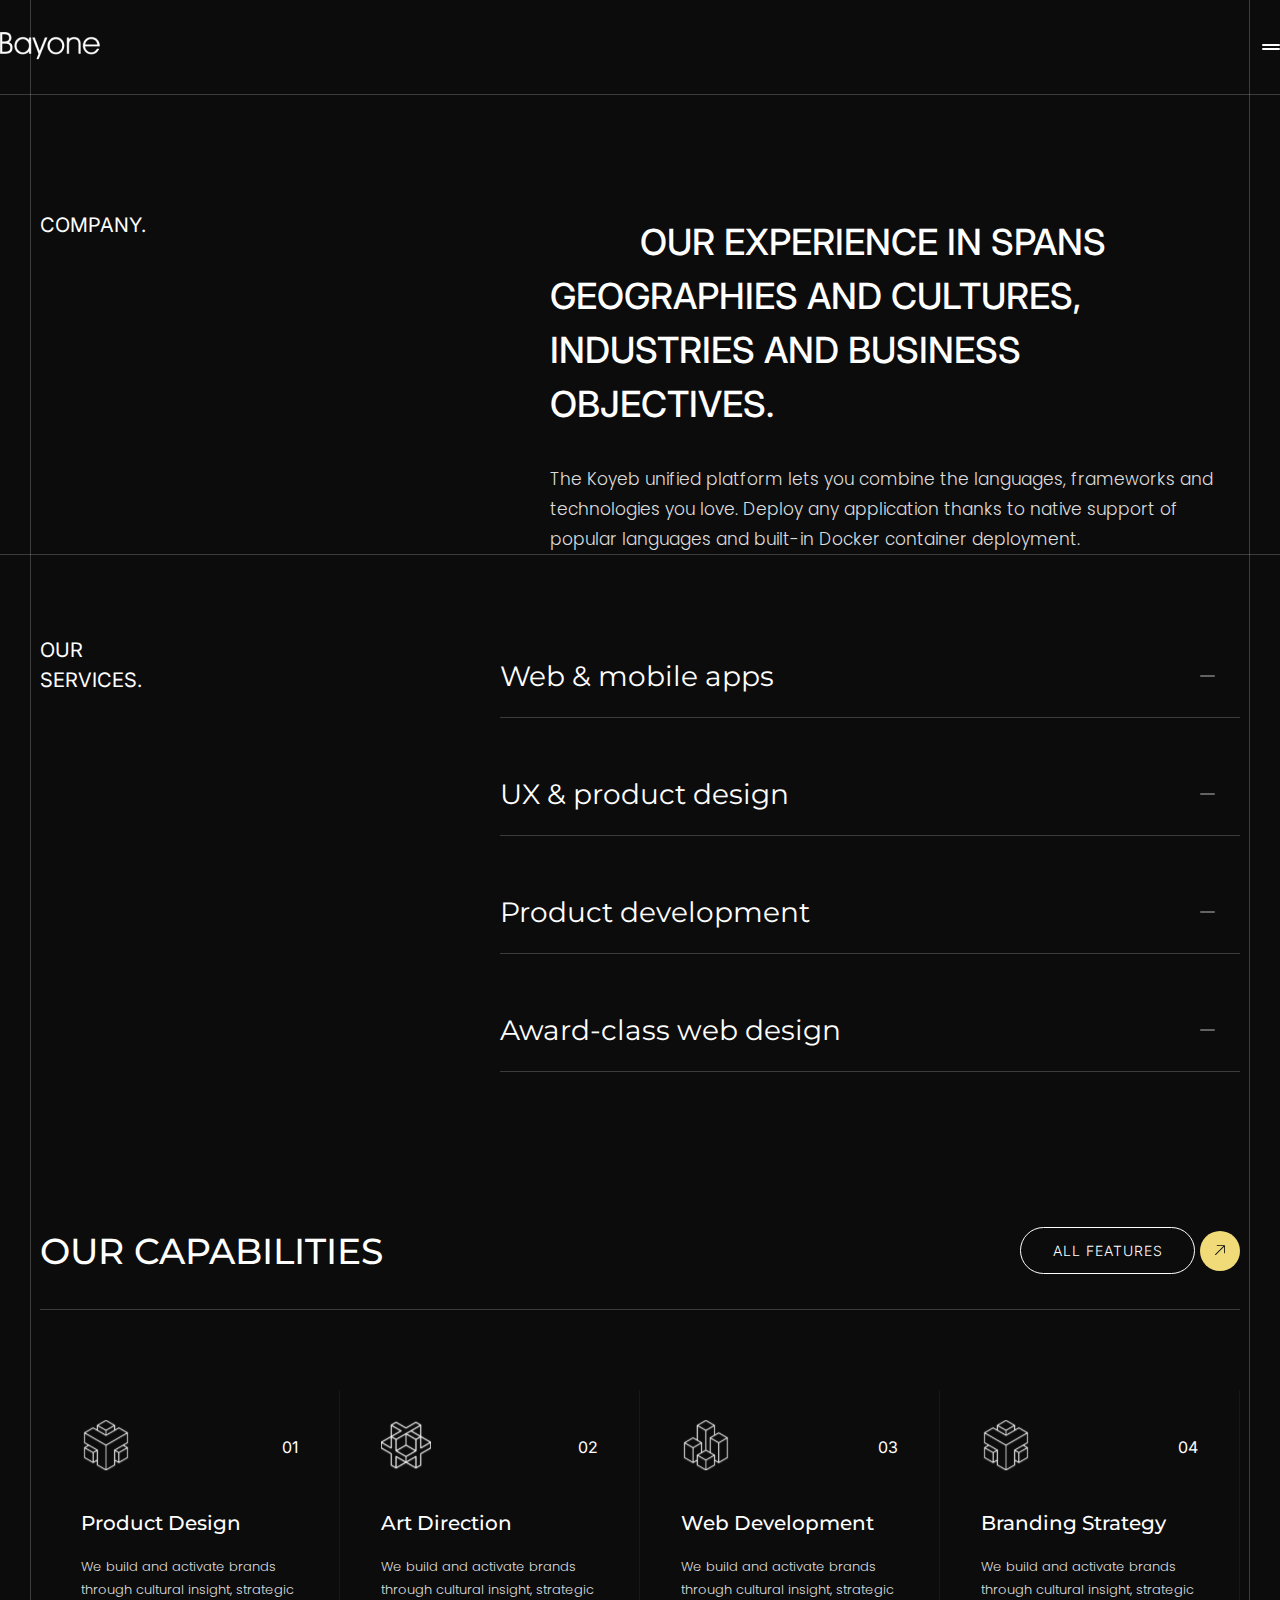
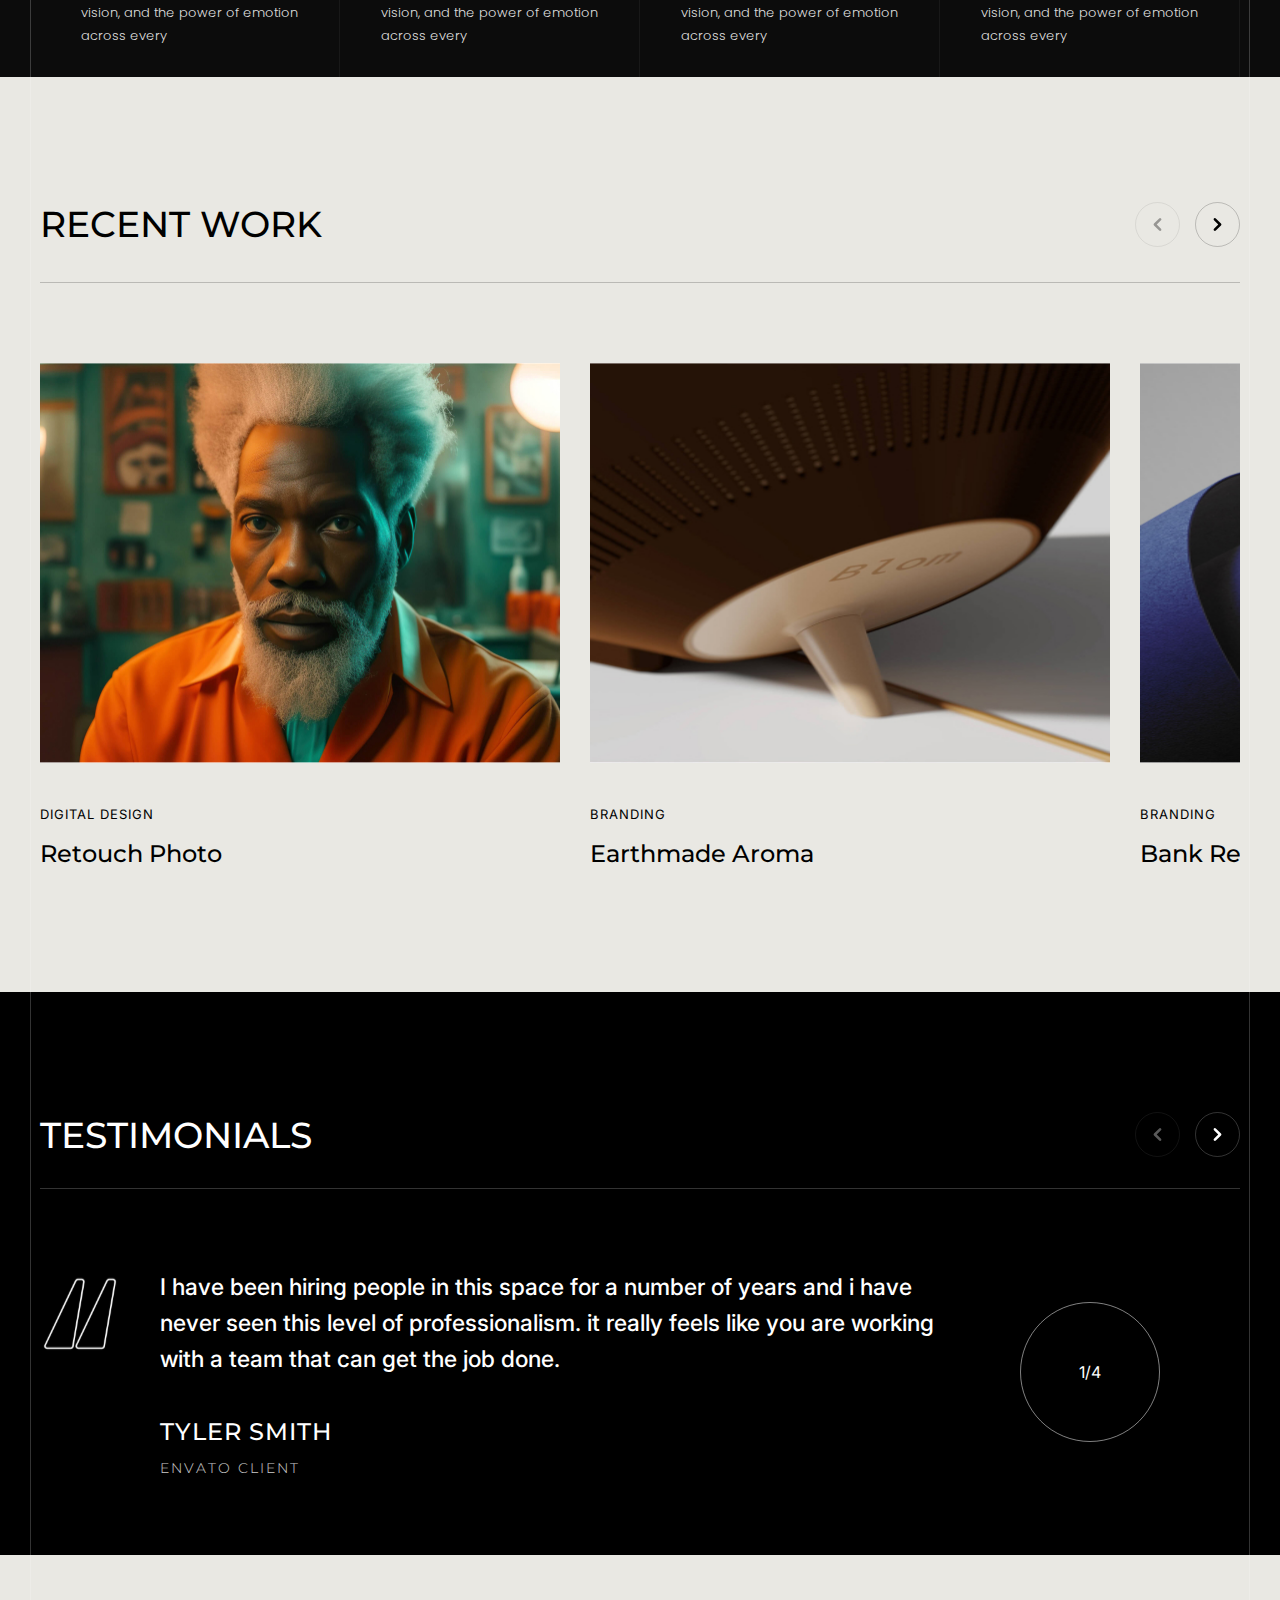
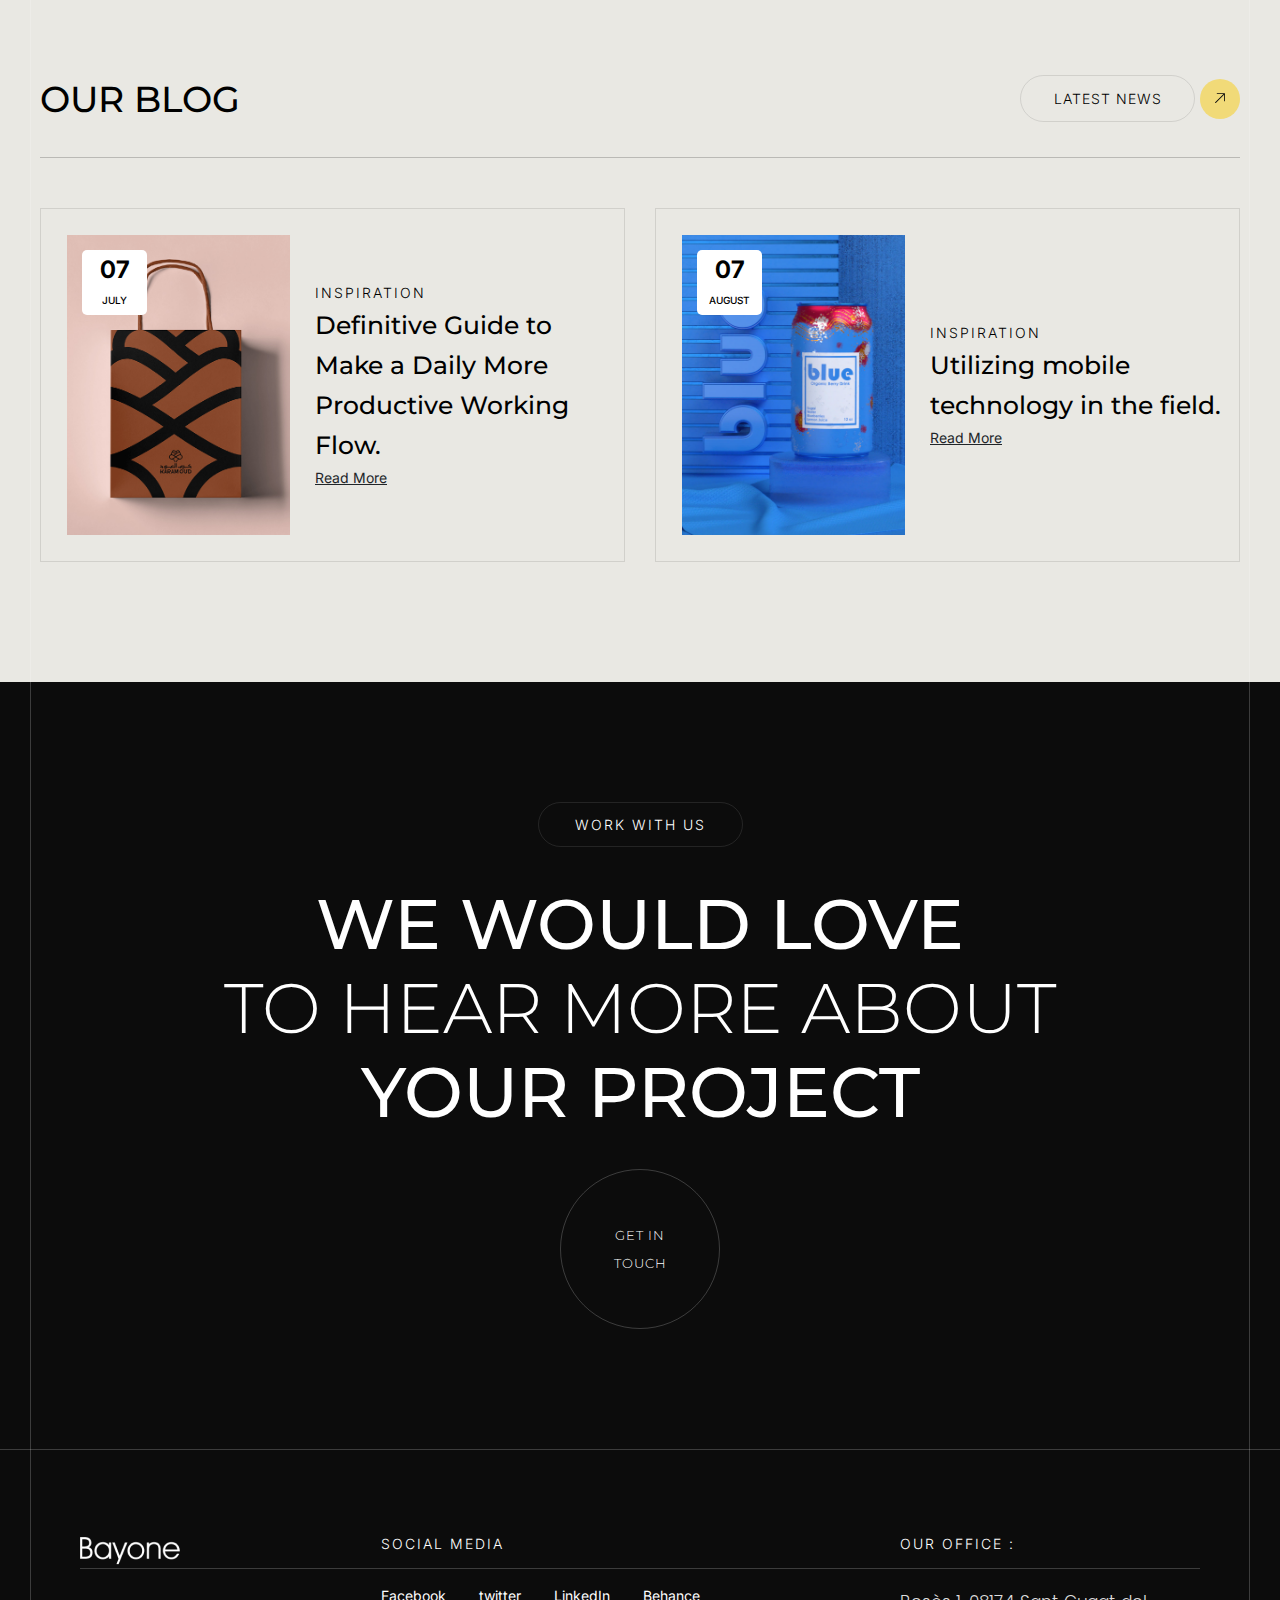
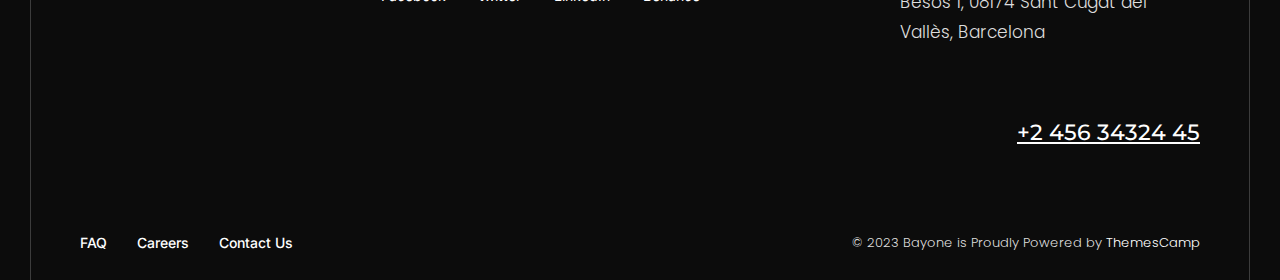
==== index.html @ 55c91755 "first commit" ====
<!DOCTYPE html>
<html lang="en">
  <head>
    <meta charset="UTF-8" />
    <meta name="viewport" content="width=device-width, initial-scale=1.0" />
    <title>Bayone</title>
    <link rel="stylesheet" href="./index.css" />
  </head>
  <body>
    <div class="border"></div>
    <header class="header">
      <div class="container">
        <div class="logo">
          <img src="./assets/icons/logo.png" alt="logo" class="logo-img" />
        </div>
        <div class="header-hamburger">
          <span></span>
          <span></span>
        </div>
        <div class="header-menu">
          <div class="menu-container">
            <div class="close"></div>
            <ul class="list header-nav">
              <li class="item"><a href="/" class="link">Home</a></li>
              <li class="item"><a href="./pages/cases.html" class="link">Cases</a></li>
              <li class="item"><a href="#" class="link">Contacts</a></li>
              <li class="item"><a href="#" class="link">About us</a></li>
            </ul>
            <div class="menu-contacts">
              <div class="contact-address">
                <div class="header-title addres-title">base</div>
                <div class="address">Besòs 1, 08174 Sant Cugat del Vallès, Barcelona</div>
              </div>
              <div class="contact-info">
                <div class="header-title info-title">HOW TO CONNECT</div>
                <div class="phone">+2 456 34324 45</div>
                <div class="email">hello@Bayone.com</div>
              </div>
              <div class="contact-social">
                <div class="header-title social-title">FOLLOW US</div>
                <ul class="social-list">
                  <li class="social-item">
                    <a href="#" class="social-link">Facebook</a>
                  </li>
                  <li class="social-item">
                    <a href="#" class="social-link">twitter</a>
                  </li>
                  <li class="social-item">
                    <a href="#" class="social-link">LinkedIn</a>
                  </li>
                  <li class="social-item">
                    <a href="#" class="social-link">Behance</a>
                  </li>
                </ul>
              </div>
            </div>
          </div>
        </div>
      </div>
    </header>
    <main class="main">
      <div class="container">
        <!-- <div class="intro">
          <span class="intro-title intro-text-1">We</span>
          <span class="intro-img"><img src="./assets/images/intro-img1.jpg" alt="intro img"></span>
          <span class="intro-title intro-text-2">Are</span>
          <span class="intro-title intro-text-3">Studio</span>
          <span class="intro-img"><img src="./assets/images/intro-img2.jpg" alt="intro img"></span>
          <span class="intro-descr intro-text-4">
            We are a strategic partner to our clients. We will help
            you to ideate, design and implement your product from
            conception to iterative development support, always
            taking the initiative and working proactively.
          </span>
          <span class="intro-title intro-text-5">Agency</span>
        </div> -->
      </div>
      <div class="infinity__slider">
        <div class="slider-shadows"></div>
        <div class="slider__content">
          <span>UI-UX Experience</span>
          <div class="text-stroke"></div>
          <span class="text-stroke">Web Development</span>
          <div class="text-stroke"></div>
          <span>Digital Marketing</span>
          <div class="text-stroke"></div>
          <span>UI-UX Experience</span>
          <div class="text-stroke"></div>
          <span class="text-stroke">Web Development</span>
          <div class="text-stroke"></div>
          <span>Digital Marketing</span>
          <span>UI-UX Experience</span>
          <div class="text-stroke"></div>
          <span class="text-stroke">Web Development</span>
          <div class="text-stroke"></div>
          <span>Digital Marketing</span>
          <div class="text-stroke"></div>
          <span>UI-UX Experience</span>
          <div class="text-stroke"></div>
          <span class="text-stroke">Web Development</span>
          <div class="text-stroke"></div>
          <span>Digital Marketing</span>
        </div>
      </div>
      <div class="company">
        <div class="container">
          <div class="left">COMPANY.</div>
          <div class="company-body">
            <div class="company-title">
              OUR EXPERIENCE IN SPANS GEOGRAPHIES AND CULTURES, INDUSTRIES AND BUSINESS OBJECTIVES.
            </div>
            <div class="company-descr">
              The Koyeb unified platform lets you combine the languages, frameworks and technologies
              you love. Deploy any application thanks to native support of popular languages and
              built-in Docker container deployment.
            </div>
          </div>
        </div>
      </div>
      <div class="servises">
        <div class="container">
          <div class="left">OUR SERVICES.</div>
          <div class="servises-tabs">
            <div class="servises-tab">
              <div class="tab-top">Web & mobile apps</div>
              <div class="tab-body">
                <div class="tab-content">
                  Taken possession of my entire soul, like these sweet mornings of spring which i
                  enjoy with my whole.
                </div>
              </div>
            </div>
            <div class="servises-tab">
              <div class="tab-top">UX & product design</div>
              <div class="tab-body">
                <div class="tab-content">
                  Taken possession of my entire soul, like these sweet mornings of spring which i
                  enjoy with my whole.
                </div>
              </div>
            </div>
            <div class="servises-tab">
              <div class="tab-top">Product development</div>
              <div class="tab-body">
                <div class="tab-content">
                  Taken possession of my entire soul, like these sweet mornings of spring which i
                  enjoy with my whole.
                </div>
              </div>
            </div>
            <div class="servises-tab">
              <div class="tab-top">Award-class web design</div>
              <div class="tab-body">
                <div class="tab-content">
                  Taken possession of my entire soul, like these sweet mornings of spring which i
                  enjoy with my whole.
                </div>
              </div>
            </div>
          </div>
        </div>
      </div>

      <div class="capabilities">
        <div class="container">
          <div class="capabilities-top">
            <div class="capabilities-title">OUR capabilities</div>
            <div class="capabilities-button">
              <div class="fake-button">All Features</div>
              <button><img src="./assets/icons/arrow-button.svg" alt="arrow" /></button>
            </div>
          </div>
          <ul class="capabilities-list">
            <li class="capabilities-item">
              <div class="capabilitie-top">
                <div class="capabilitie-img">
                  <img src="./assets/icons/capabilitie1.svg" alt="capabilitie" />
                </div>
                <div class="capabilitie-count">01</div>
              </div>
              <div class="capabilitie-body">
                <div class="capabilitie-title">Product Design</div>
                <div class="capabilitie-descr">
                  We build and activate brands through cultural insight, strategic vision, and the
                  power of emotion across every
                </div>
              </div>
            </li>
            <li class="capabilities-item">
              <div class="capabilitie-top">
                <div class="capabilitie-img">
                  <img src="./assets/icons/capabilitie2.svg" alt="capabilitie" />
                </div>
                <div class="capabilitie-count">02</div>
              </div>
              <div class="capabilitie-body">
                <div class="capabilitie-title">Art Direction</div>
                <div class="capabilitie-descr">
                  We build and activate brands through cultural insight, strategic vision, and the
                  power of emotion across every
                </div>
              </div>
            </li>
            <li class="capabilities-item">
              <div class="capabilitie-top">
                <div class="capabilitie-img">
                  <img src="./assets/icons/capabilitie3.svg" alt="capabilitie" />
                </div>
                <div class="capabilitie-count">03</div>
              </div>
              <div class="capabilitie-body">
                <div class="capabilitie-title">Web Development</div>
                <div class="capabilitie-descr">
                  We build and activate brands through cultural insight, strategic vision, and the
                  power of emotion across every
                </div>
              </div>
            </li>
            <li class="capabilities-item">
              <div class="capabilitie-top">
                <div class="capabilitie-img">
                  <img src="./assets/icons/capabilitie1.svg" alt="capabilitie" />
                </div>
                <div class="capabilitie-count">04</div>
              </div>
              <div class="capabilitie-body">
                <div class="capabilitie-title">Branding Strategy</div>
                <div class="capabilitie-descr">
                  We build and activate brands through cultural insight, strategic vision, and the
                  power of emotion across every
                </div>
              </div>
            </li>
          </ul>
        </div>
      </div>
      <div class="recent__work">
        <div class="container">
          <div class="recent__work-top">
            <div class="recent__work-title">Recent Work</div>
            <div class="slider-buttons">
              <button class="btn-prev slider-btn unactive">
                <img src="./assets/icons/arrow.svg" alt="arrow" />
              </button>
              <button class="btn-next slider-btn">
                <img src="./assets/icons/arrow.svg" alt="arrow" />
              </button>
            </div>
          </div>
          <div class="recent-slider">
            <ul class="recent__work-list">
              <li class="recent__work-item">
                <div class="item-image">
                  <img src="./assets/images/recent1.jpg" alt="recent work img" />
                </div>
                <div class="item-subtitle">Digital Design</div>
                <div class="item-title">Retouch Photo</div>
              </li>
              <li class="recent__work-item">
                <div class="item-image">
                  <img src="./assets/images/recent2.jpg" alt="recent work img" />
                </div>
                <div class="item-subtitle">Branding</div>
                <div class="item-title">Earthmade Aroma</div>
              </li>
              <li class="recent__work-item">
                <div class="item-image">
                  <img src="./assets/images/recent3.jpg" alt="recent work img" />
                </div>
                <div class="item-subtitle">Branding</div>
                <div class="item-title">Bank Rebranding</div>
              </li>
              <li class="recent__work-item">
                <div class="item-image">
                  <img src="./assets/images/recent4.jpg" alt="recent work img" />
                </div>
                <div class="item-subtitle">Product Design</div>
                <div class="item-title">The joy of music</div>
              </li>
              <li class="recent__work-item">
                <div class="item-image">
                  <img src="./assets/images/recent5.jpeg" alt="recent work img" />
                </div>
                <div class="item-subtitle">digital art</div>
                <div class="item-title">Blue Adobe MAX</div>
              </li>
              <li class="recent__work-item">
                <div class="item-image">
                  <img src="./assets/images/recent6.jpeg" alt="recent work img" />
                </div>
                <div class="item-subtitle">WEB design</div>
                <div class="item-title">Carved Wood</div>
              </li>
            </ul>
          </div>
        </div>
      </div>

      <div class="testimonials">
        <div class="container">
          <div class="testimonials-top">
            <div class="testimonials-title">Testimonials</div>
            <div class="slider-buttons">
              <button class="slider-btn btn-prev unactive">
                <svg xmlns="http://www.w3.org/2000/svg" viewBox="0 0 24 24">
                  <title>Artboard-66</title>
                  <g id="Left">
                    <path
                      d="M14,17a1,1,0,0,1-.707-.293l-4-4a1,1,0,0,1,0-1.414l4-4a1,1,0,1,1,1.414,1.414L11.414,12l3.293,3.293A1,1,0,0,1,14,17Z"
                      style="fill: #fff"
                    />
                  </g>
                </svg>
              </button>
              <button class="slider-btn btn-next">
                <svg xmlns="http://www.w3.org/2000/svg" viewBox="0 0 24 24">
                  <title>Artboard-66</title>
                  <g id="Left">
                    <path
                      d="M14,17a1,1,0,0,1-.707-.293l-4-4a1,1,0,0,1,0-1.414l4-4a1,1,0,1,1,1.414,1.414L11.414,12l3.293,3.293A1,1,0,0,1,14,17Z"
                      style="fill: #fff"
                    />
                  </g>
                </svg>
              </button>
            </div>
          </div>
          <div class="slider-wrapper">
            <div class="testimonials-slider">
              <ul class="testimonials-list">
                <li class="testimonials-item">
                  <div class="item-icon">
                    <img src="./assets/icons/testimonials-icon.svg" alt="testimonial icon" />
                  </div>
                  <div class="item-body">
                    <div class="item-title">
                      I have been hiring people in this space for a number of years and i have never
                      seen this level of professionalism. it really feels like you are working with
                      a team that can get the job done.
                    </div>
                    <div class="item-name">tyler smith</div>
                    <div class="item-client">envato client</div>
                  </div>
                </li>
                <li class="testimonials-item">
                  <div class="item-icon">
                    <img src="./assets/icons/testimonials-icon.svg" alt="testimonial icon" />
                  </div>
                  <div class="item-body">
                    <div class="item-title">
                      I have been hiring people in this space for a number of years and i have never
                      seen this level of professionalism. it really feels like you are working with
                      a team that can get the job done.
                    </div>
                    <div class="item-name">tyler smith</div>
                    <div class="item-client">envato client</div>
                  </div>
                </li>
                <li class="testimonials-item">
                  <div class="item-icon">
                    <img src="./assets/icons/testimonials-icon.svg" alt="testimonial icon" />
                  </div>
                  <div class="item-body">
                    <div class="item-title">
                      I have been hiring people in this space for a number of years and i have never
                      seen this level of professionalism. it really feels like you are working with
                      a team that can get the job done.
                    </div>
                    <div class="item-name">tyler smith</div>
                    <div class="item-client">envato client</div>
                  </div>
                </li>
                <li class="testimonials-item">
                  <div class="item-icon">
                    <img src="./assets/icons/testimonials-icon.svg" alt="testimonial icon" />
                  </div>
                  <div class="item-body">
                    <div class="item-title">
                      I have been hiring people in this space for a number of years and i have never
                      seen this level of professionalism. it really feels like you are working with
                      a team that can get the job done.
                    </div>
                    <div class="item-name">tyler smith</div>
                    <div class="item-client">envato client</div>
                  </div>
                </li>
              </ul>
            </div>
            <div class="slider-count"></div>
          </div>
        </div>
      </div>
      <div class="infinity__slider testimonial">
        <div class="slider-shadows"></div>
        <ul class="slider__content">
          <li class="slider-item">
            <img src="./assets/icons/testimonial-img1.svg" alt="testimonial img">
          </li>
          <li class="slider-item">
            <img src="./assets/icons/testimonial-img2.svg" alt="testimonial img">
          </li>
          <li class="slider-item">
            <img src="./assets/icons/testimonial-img3.svg" alt="testimonial img">
          </li>
          <li class="slider-item">
            <img src="./assets/icons/testimonial-img4.svg" alt="testimonial img">
          </li>
          <li class="slider-item">
            <img src="./assets/icons/testimonial-img5.svg" alt="testimonial img">
          </li>
          <li class="slider-item">
            <img src="./assets/icons/testimonial-img6.svg" alt="testimonial img">
          </li>
          <li class="slider-item">
            <img src="./assets/icons/testimonial-img7.svg" alt="testimonial img">
          </li>
          <li class="slider-item">
            <img src="./assets/icons/testimonial-img1.svg" alt="testimonial img">
          </li>
          <li class="slider-item">
            <img src="./assets/icons/testimonial-img2.svg" alt="testimonial img">
          </li>
          <li class="slider-item">
            <img src="./assets/icons/testimonial-img3.svg" alt="testimonial img">
          </li>
          <li class="slider-item">
            <img src="./assets/icons/testimonial-img4.svg" alt="testimonial img">
          </li>
          <li class="slider-item">
            <img src="./assets/icons/testimonial-img5.svg" alt="testimonial img">
          </li>
          <li class="slider-item">
            <img src="./assets/icons/testimonial-img6.svg" alt="testimonial img">
          </li>
          <li class="slider-item">
            <img src="./assets/icons/testimonial-img7.svg" alt="testimonial img">
          </li>
        </div>
      </div>
      <div class="blog">
        <div class="container">
          <div class="blog-top">
            <div class="blog-title">OUR BLOG</div>
            <div class="blog-button">
              <div class="fake-button">LATEST NEWS</div>
              <button><img src="./assets/icons/arrow-button.svg" alt="arrow" /></button>
            </div>
          </div>
          <div class="blog-body">
            <ul class="blog-cards list">
                <li class="blog-card item">
                  <div class="card-image">
                    <img src="./assets/images/blog1.jpeg" alt="card image">
                    <div class="image-date">
                      <div class="day">07</div>
                      <div class="month">july</div>
                    </div>
                  </div>
                  <div class="card-body">
                    <div class="card-subtitle">INSPIRATION</div>
                    <div class="card-title">
                      Definitive Guide to Make a Daily More Productive Working Flow.
                    </div>
                    <a href="#" class="card-link">Read More</a>
                  </div>
                </li>
                <li class="blog-card item">
                  <div class="card-image">
                    <img src="./assets/images/blog2.jpeg" alt="card image">
                    <div class="image-date">
                      <div class="day">07</div>
                      <div class="month">August</div>
                    </div>
                  </div>
                  <div class="card-body">
                    <div class="card-subtitle">INSPIRATION</div>
                    <div class="card-title">
                      Utilizing mobile technology in the field.
                    </div>
                    <a href="#" class="card-link">Read More</a>
                  </div>
                </li>
            </ul>
          </div>
        </div>
      </div>
      <div class="work__with">
        <div class="container">
          <button class="work__with-button">WORK WITH US</button>
          <div class="work__with-title">
            WE WOULD LOVE
            <span class="work__with-title_light">TO HEAR MORE ABOUT</span>
            YOUR PROJECT
          </div>
          <button class="work__with-touch">
            get in touch
          </button>
        </div>
      </div>
    </main>
    <footer class="footer">
      <div class="container">
        <div class="footer-body">
          <div class="footer-logo">
            <img src="./assets/icons/logo.png" alt="logo">
          </div>
          <div class="footer-social">
            <div class="social-title">Social Media</div>
            <ul class="social-list">
              <li class="social-item">
                <a href="" class="social-link">Facebook</a>
              </li>
              <li class="social-item">
                <a href="" class="social-link">twitter</a>
              </li>
              <li class="social-item">
                <a href="" class="social-link">LinkedIn</a>
              </li>
              <li class="social-item">
                <a href="" class="social-link">Behance</a>
              </li>
            </ul>
          </div>
          <div class="footer-address">
            <div class="addres-title">our office :</div>
            <div class="address">Besòs 1, 08174 Sant Cugat del Vallès, Barcelona</div>
          </div>
        </div>
        <div class="footer-number">+2 456 34324 45</div>
        <div class="subfooter">
          <nav class="subfooter-nav">
            <ul class="list">
              <li class="item">
                <a href="" class="link">FAQ</a>
              </li>
              <li class="item">
                <a href="" class="link">Careers</a>
              </li>
              <li class="item">
                <a href="" class="link">Contact Us</a>
              </li>
            </ul>
          </nav>
          <div class="subfooter-policy">
            © 2023 Bayone is Proudly Powered by <span>ThemesCamp</span>
          </div>
        </div>
      </div>
    </footer>
    <script src="./index.js"></script>
  </body>
</html>
---- index.css ----
@import url('https://fonts.googleapis.com/css2?family=Inter:wght@300;400;500;600;700&family=Montserrat:wght@300;500&family=Poppins:wght@300&display=swap');

@import url("./css/reboot.css");
@import url("./css/header.css");
@import url("./css/home.css");

@import url('./css/footer.css');

body {
  position: relative;
  display: flex;
  flex-direction: column;
  background-color: #0c0c0c;
  overflow-x: hidden;
  font-family: 'Inter', sans-serif;
  color: #fff;
}

main {
  flex: 1 0 auto;
}

.container {
  max-width: 1320px;
  width: 100%;
  margin: 0 auto;
  padding: 0 40px;
}

.border {
  position: absolute;
  left: 0;
  right: 0;
  top: 0;
  bottom: 0;
  margin: 0 30px;
  border: 1px solid rgba(255, 255, 255, 0.2);
  border-top: unset;
  border-bottom: unset;
  z-index: 100;
  pointer-events: none;
}

.infinity__slider {
  display: none;
  position: relative;
  overflow: hidden;
  padding: 21px 0;
  border-bottom: 1px dashed #9d84b8;
}

.slider-shadows {
  position: absolute;
  left: 0;
  top: 0;
  right: 0;
  bottom: 0;
  background: linear-gradient(to left, #0c0c0c, transparent 300px, transparent calc(100% - 300px), #0c0c0c);
  z-index: 50;
}

.infinity__slider .slider__content {
  display: flex;
  align-items: center;
  gap: 70px;
  width: max-content;
  font-family: "Roboto", sans-serif;
  font-weight: 500;
  font-size: 70px;
  letter-spacing: 0.25em;
  color: white;
  text-align: center;
  animation: slidein 40s linear infinite;
}



.text-stroke{
  position: relative;
  -webkit-text-stroke: .5px #fff;
  color: transparent;
  
}

div.text-stroke{
  padding: 15px;
}

div.text-stroke::before{
  content: '*';
  position: absolute;
  top: -4px;
  left: -3px;
}

@keyframes slidein {
  0% {
    transform: translateX(0%);
  }
  100% {
    transform: translateX(-50%);
  }
}
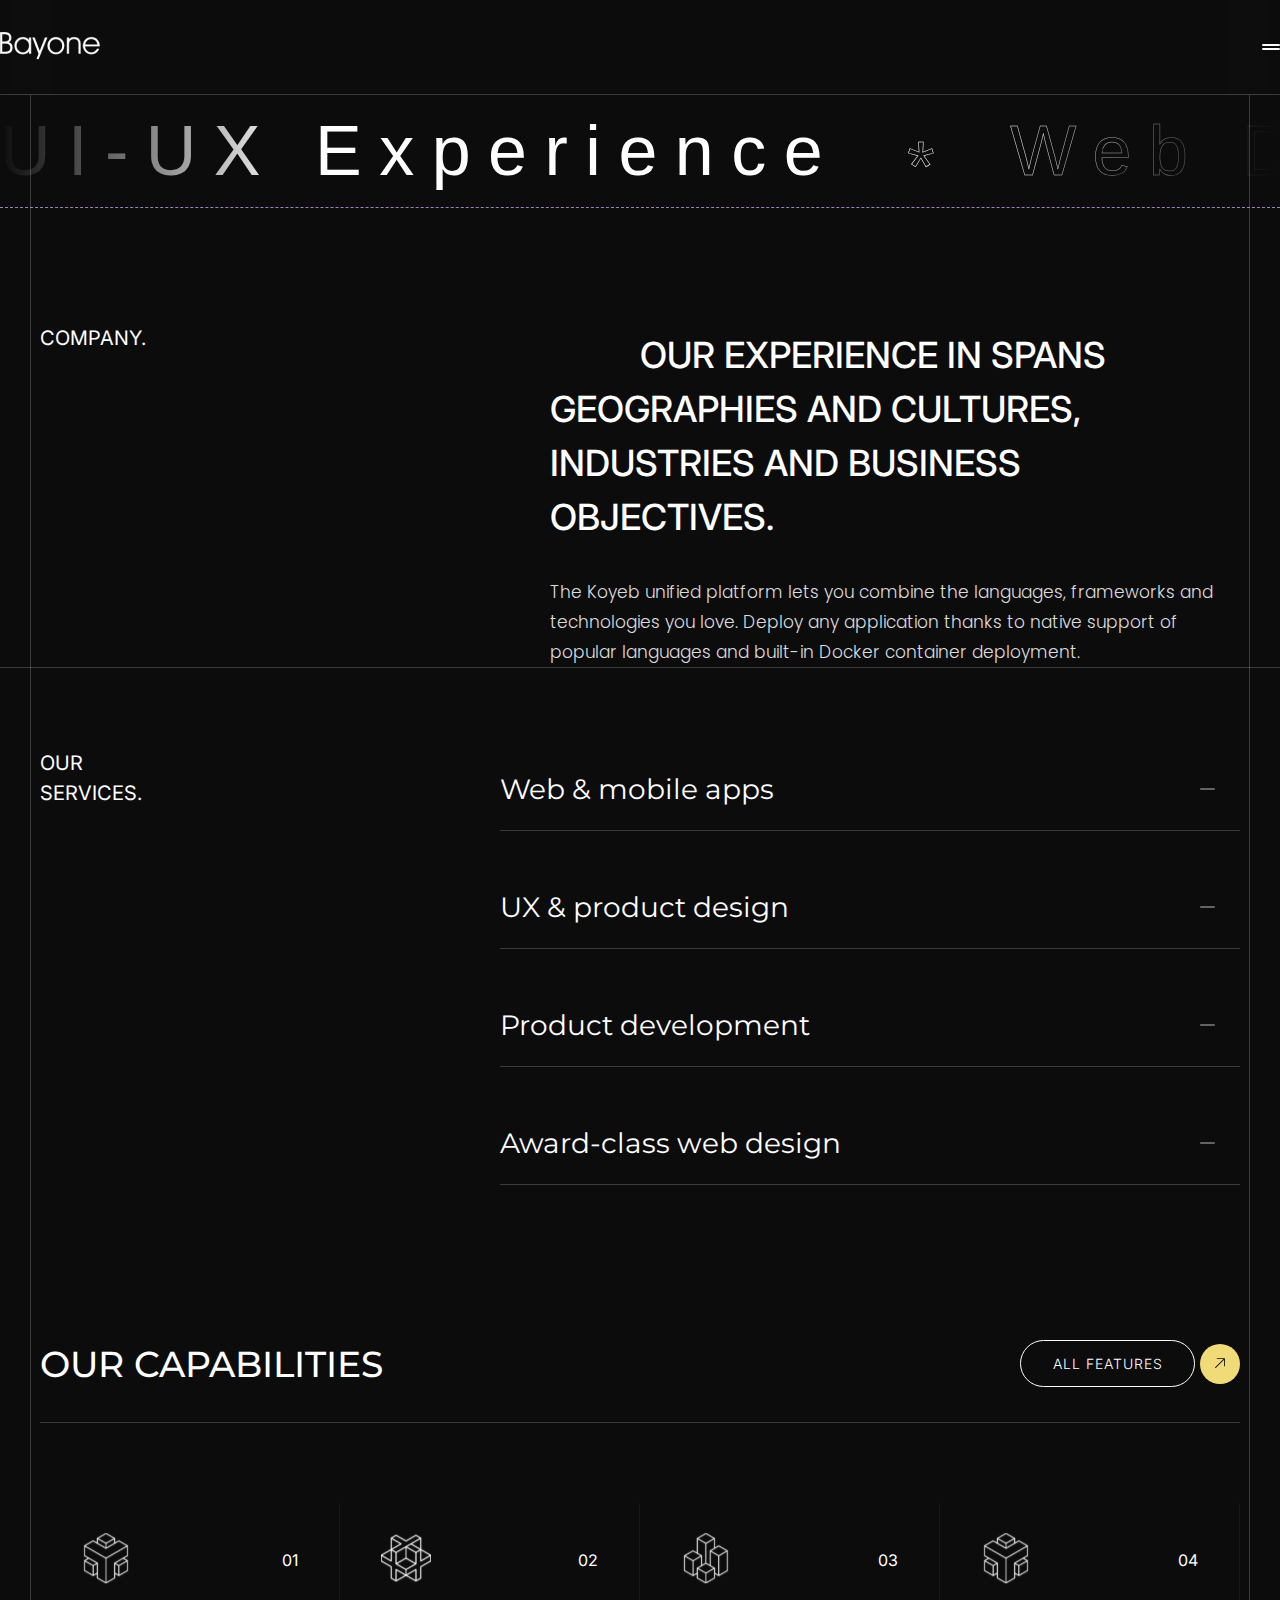
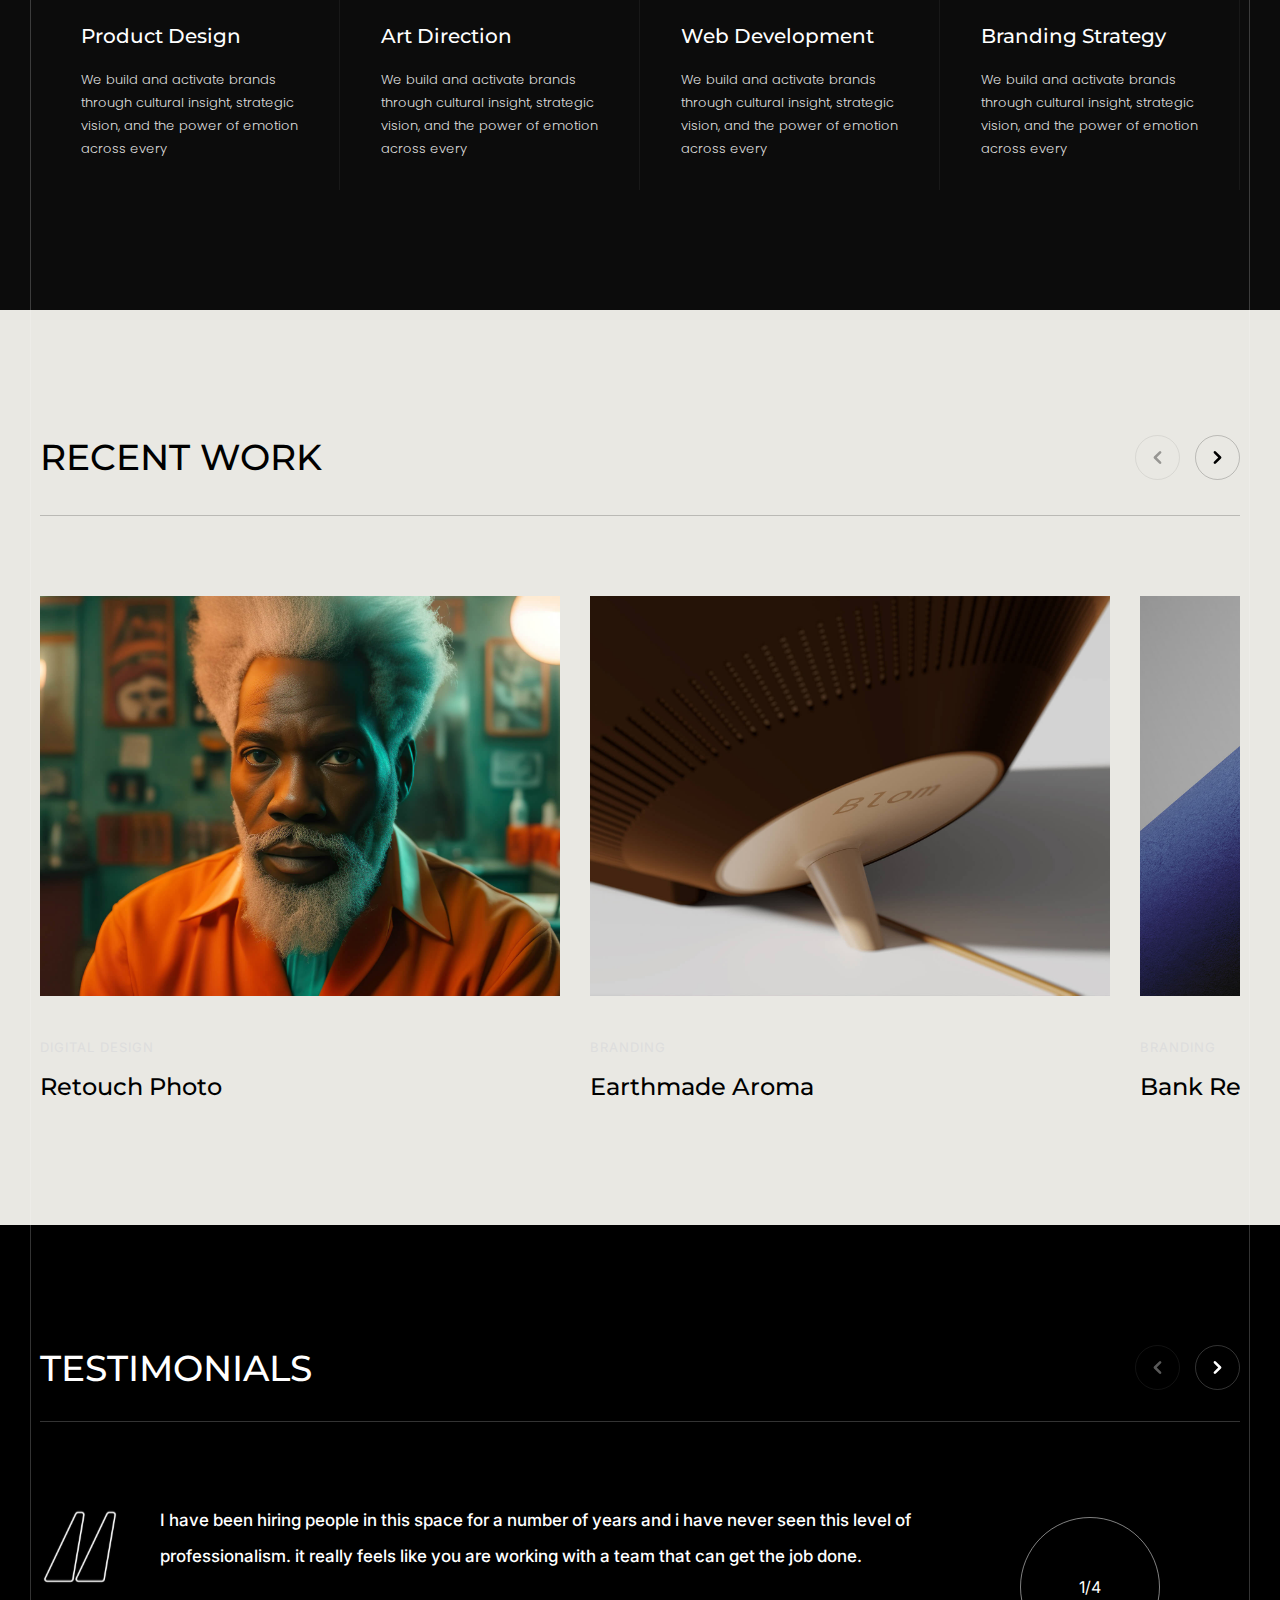
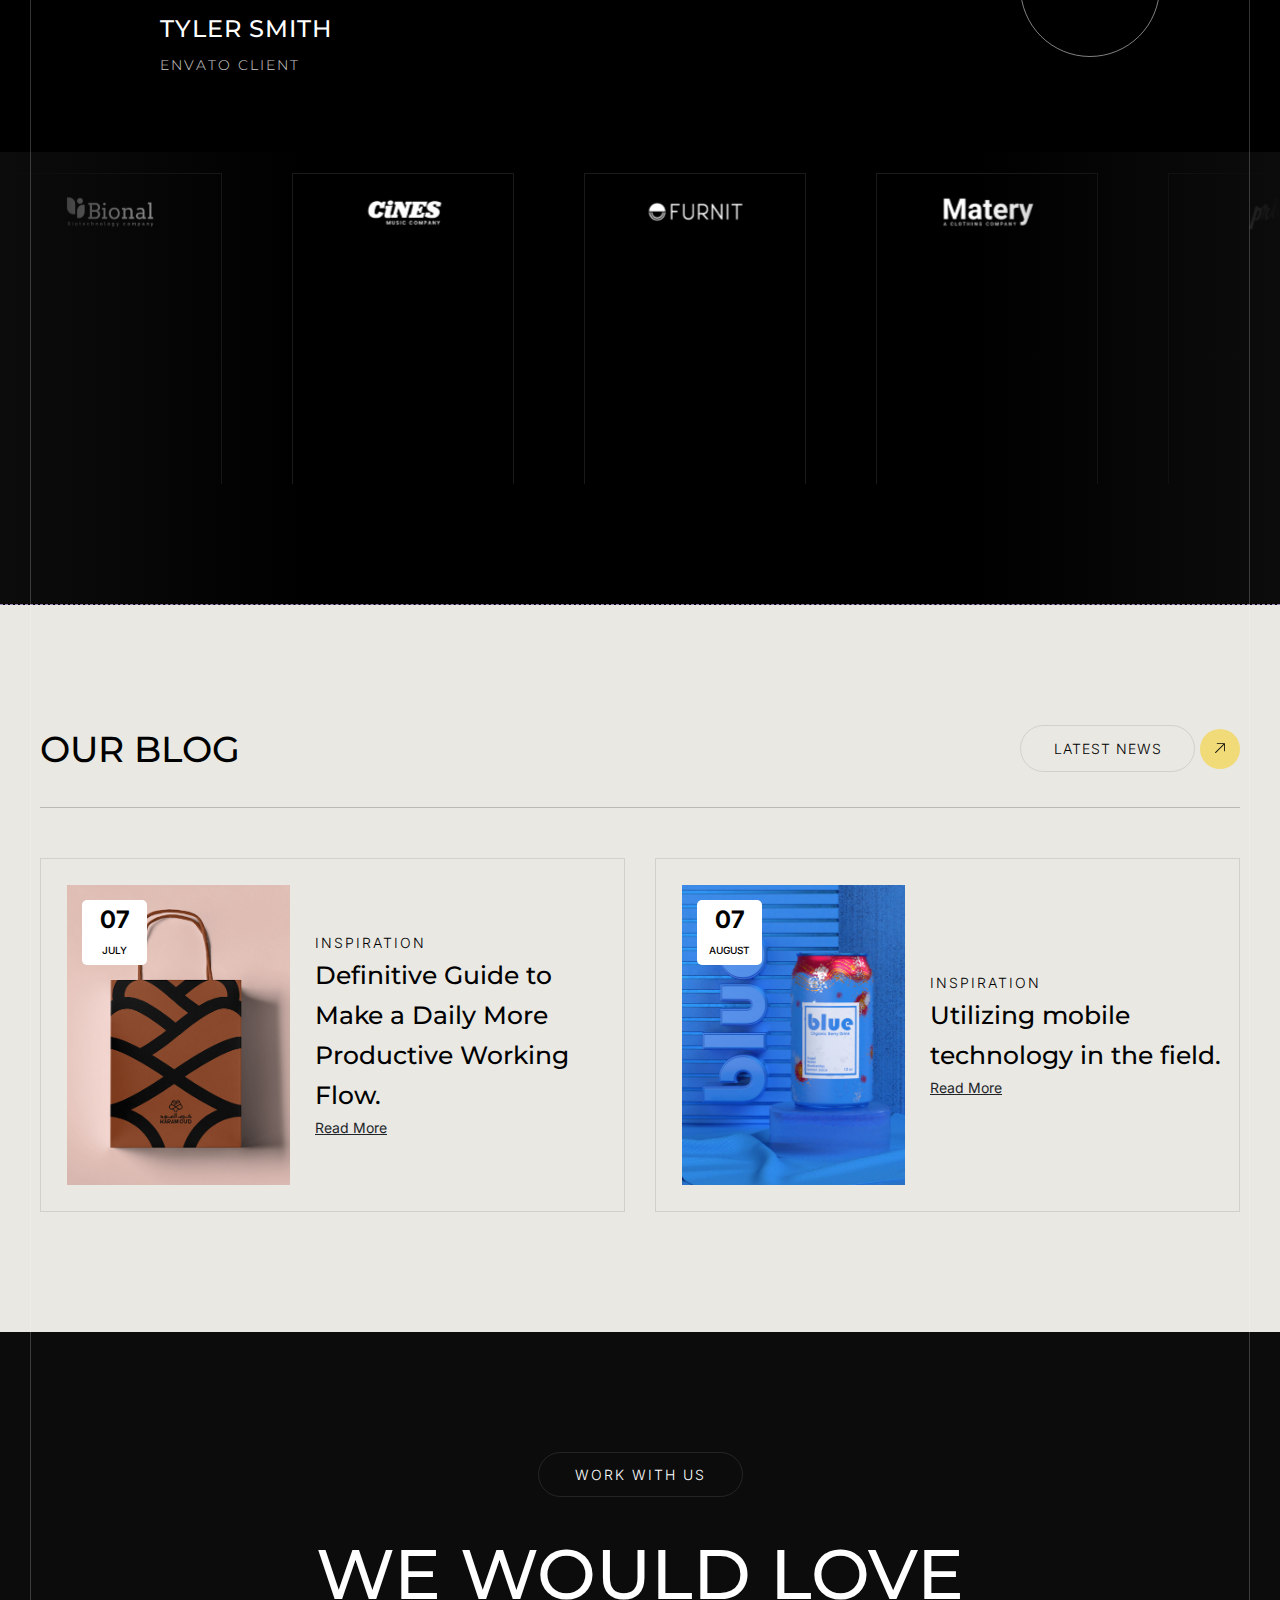
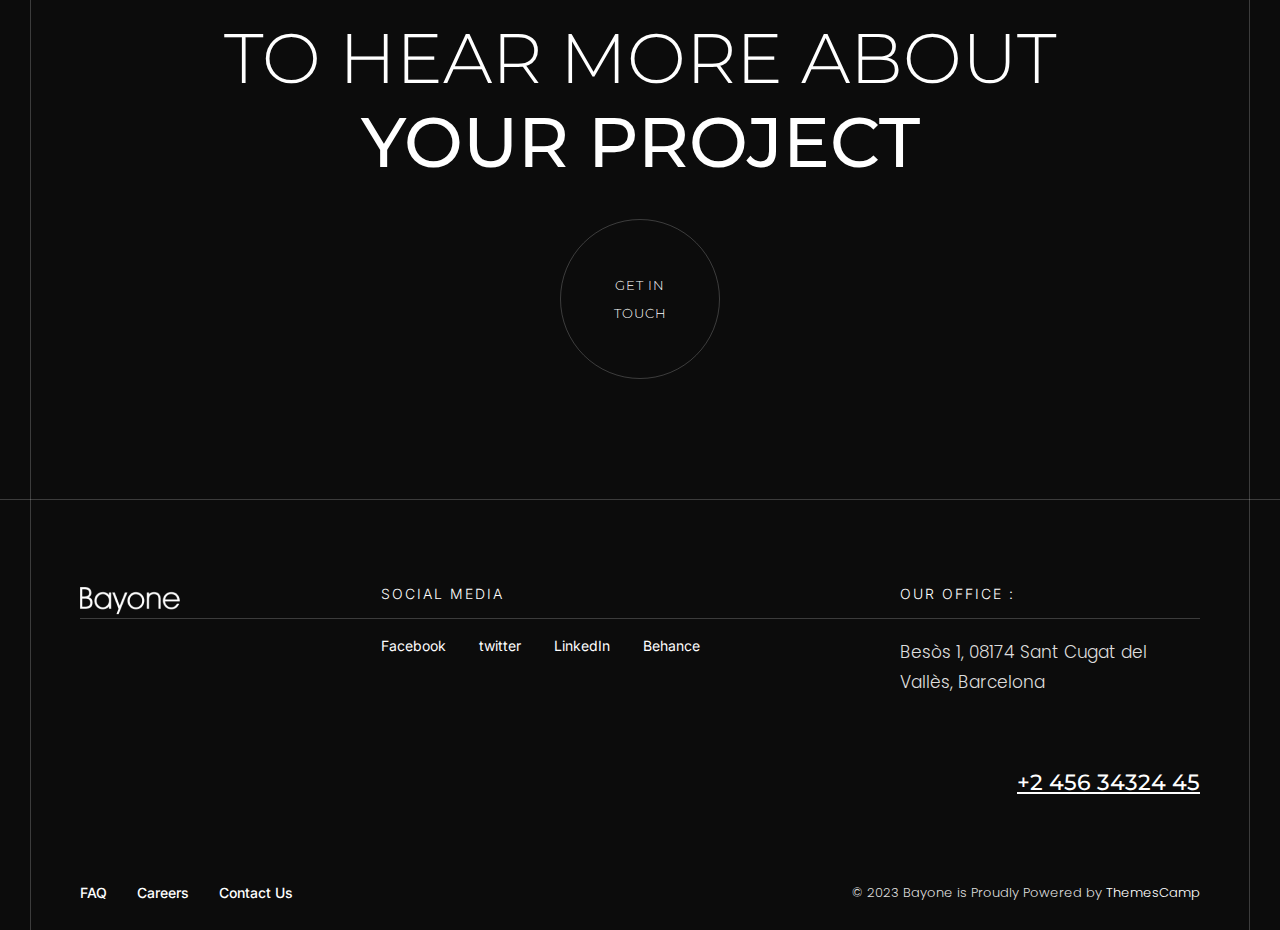
==== commit 681dbcd5: "secon-commit" ====
--- a/index.html
+++ b/index.html
@@ -23,8 +23,8 @@
             <ul class="list header-nav">
               <li class="item"><a href="/" class="link">Home</a></li>
               <li class="item"><a href="./pages/cases.html" class="link">Cases</a></li>
-              <li class="item"><a href="#" class="link">Contacts</a></li>
-              <li class="item"><a href="#" class="link">About us</a></li>
+              <li class="item"><a href="./pages/contacts.html" class="link">Contacts</a></li>
+              <li class="item"><a href="./pages/about.html" class="link">About us</a></li>
             </ul>
             <div class="menu-contacts">
               <div class="contact-address">
@@ -251,42 +251,42 @@
             <ul class="recent__work-list">
               <li class="recent__work-item">
                 <div class="item-image">
-                  <img src="./assets/images/recent1.jpg" alt="recent work img" />
+                  <img src="./assets/images/man.jpeg" alt="recent work img" />
                 </div>
                 <div class="item-subtitle">Digital Design</div>
                 <div class="item-title">Retouch Photo</div>
               </li>
               <li class="recent__work-item">
                 <div class="item-image">
-                  <img src="./assets/images/recent2.jpg" alt="recent work img" />
+                  <img src="./assets/images/blom.jpeg" alt="recent work img" />
                 </div>
                 <div class="item-subtitle">Branding</div>
                 <div class="item-title">Earthmade Aroma</div>
               </li>
               <li class="recent__work-item">
                 <div class="item-image">
-                  <img src="./assets/images/recent3.jpg" alt="recent work img" />
+                  <img src="./assets/images/accessBank.jpeg" alt="recent work img" />
                 </div>
                 <div class="item-subtitle">Branding</div>
                 <div class="item-title">Bank Rebranding</div>
               </li>
               <li class="recent__work-item">
                 <div class="item-image">
-                  <img src="./assets/images/recent4.jpg" alt="recent work img" />
+                  <img src="./assets/images/sofa.jpeg" alt="recent work img" />
                 </div>
                 <div class="item-subtitle">Product Design</div>
                 <div class="item-title">The joy of music</div>
               </li>
               <li class="recent__work-item">
                 <div class="item-image">
-                  <img src="./assets/images/recent5.jpeg" alt="recent work img" />
+                  <img src="./assets/images/blue.jpeg" alt="recent work img" />
                 </div>
                 <div class="item-subtitle">digital art</div>
                 <div class="item-title">Blue Adobe MAX</div>
               </li>
               <li class="recent__work-item">
                 <div class="item-image">
-                  <img src="./assets/images/recent6.jpeg" alt="recent work img" />
+                  <img src="./assets/images/bol.jpeg" alt="recent work img" />
                 </div>
                 <div class="item-subtitle">WEB design</div>
                 <div class="item-title">Carved Wood</div>
@@ -466,7 +466,7 @@
                 </li>
                 <li class="blog-card item">
                   <div class="card-image">
-                    <img src="./assets/images/blog2.jpeg" alt="card image">
+                    <img src="./assets/images/blue.jpeg" alt="card image">
                     <div class="image-date">
                       <div class="day">07</div>
                       <div class="month">August</div>
--- a/index.css
+++ b/index.css
@@ -1,10 +1,18 @@
-@import url('https://fonts.googleapis.com/css2?family=Inter:wght@300;400;500;600;700&family=Montserrat:wght@300;500&family=Poppins:wght@300&display=swap');
+@import url('https://fonts.googleapis.com/css2?family=Inter:wght@300;400;500;600;700&family=Montserrat:wght@300;500&family=Poppins:wght@300;400;500&display=swap');
 
 @import url("./css/reboot.css");
 @import url("./css/header.css");
 @import url("./css/home.css");
+@import url("./css/cases.css");
+@import url("./css/about.css");
+@import url("./css/contacts.css");
+@import url("./css/case.css");
 
 @import url('./css/footer.css');
+
+html{
+  scroll-behavior: smooth;
+}
 
 body {
   position: relative;
@@ -18,6 +26,7 @@
 
 main {
   flex: 1 0 auto;
+  margin-top: 95px;
 }
 
 .container {
@@ -42,7 +51,6 @@
 }
 
 .infinity__slider {
-  display: none;
   position: relative;
   overflow: hidden;
   padding: 21px 0;
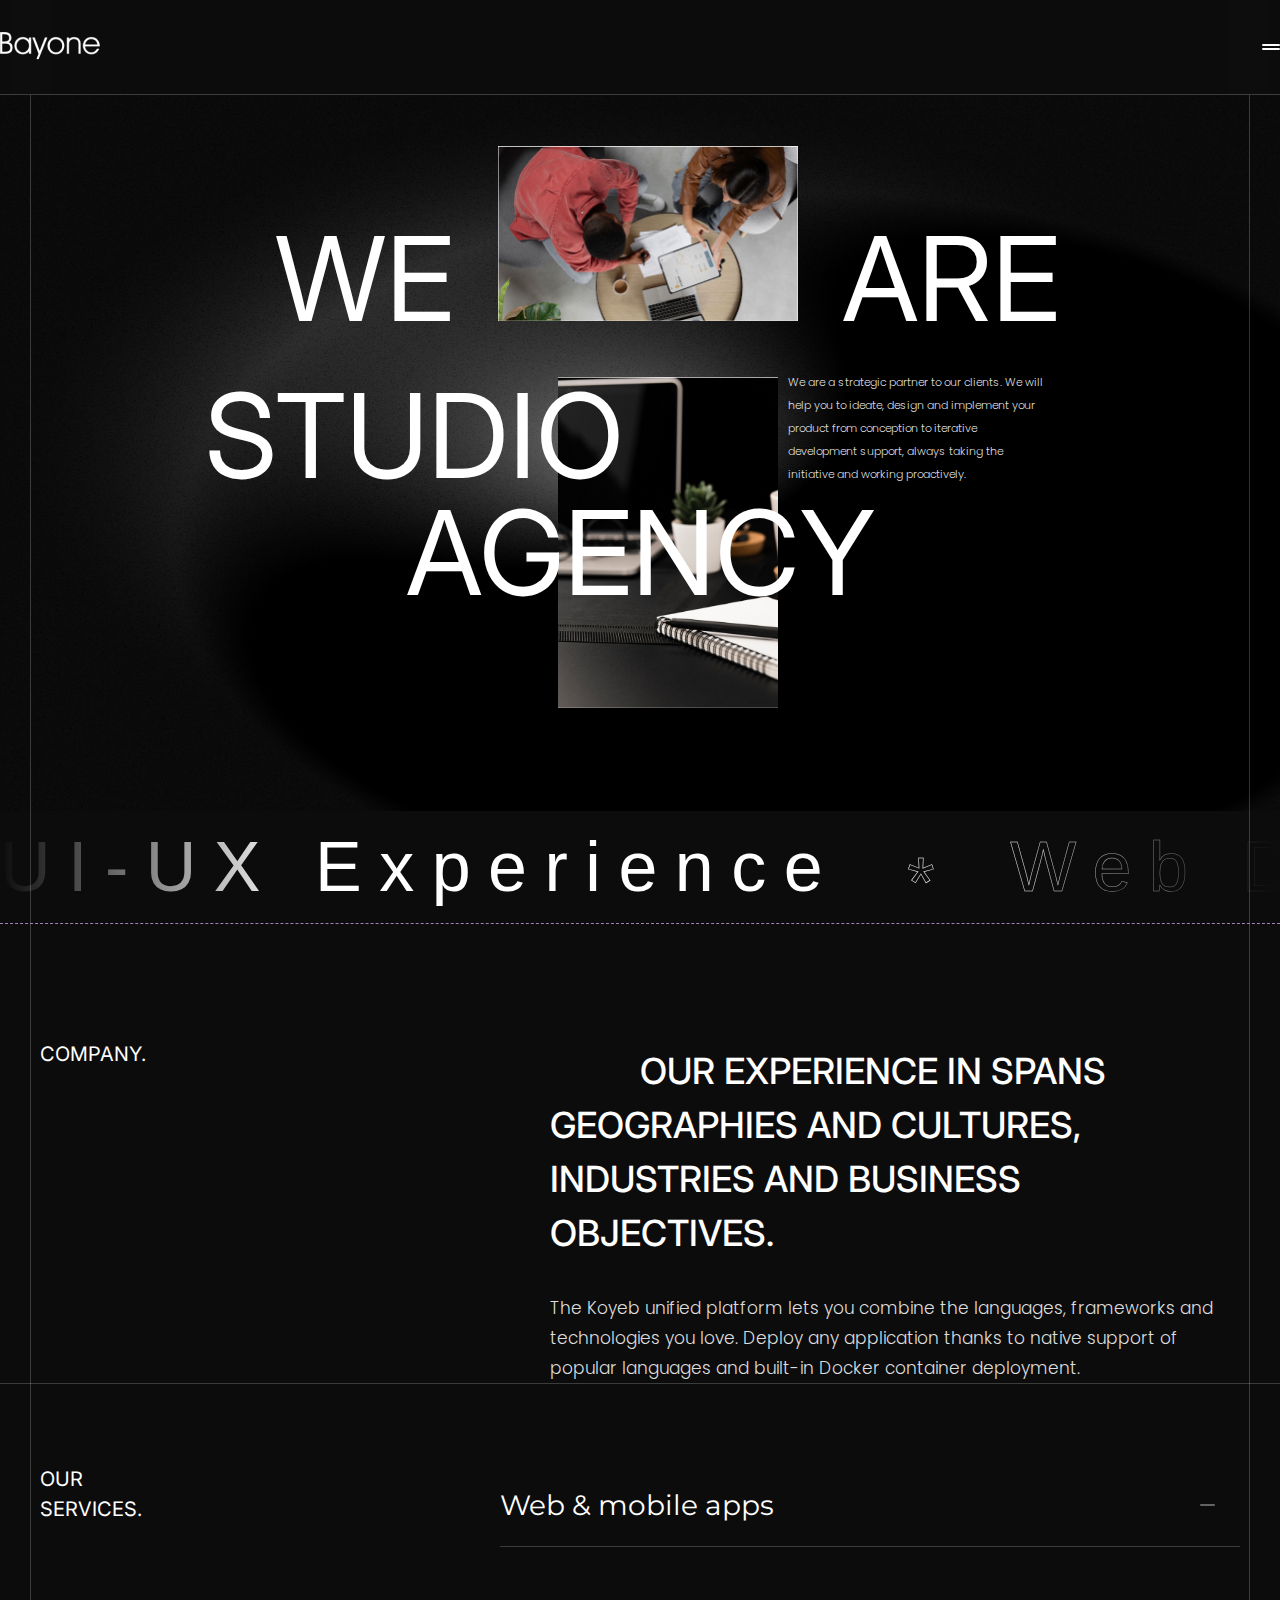
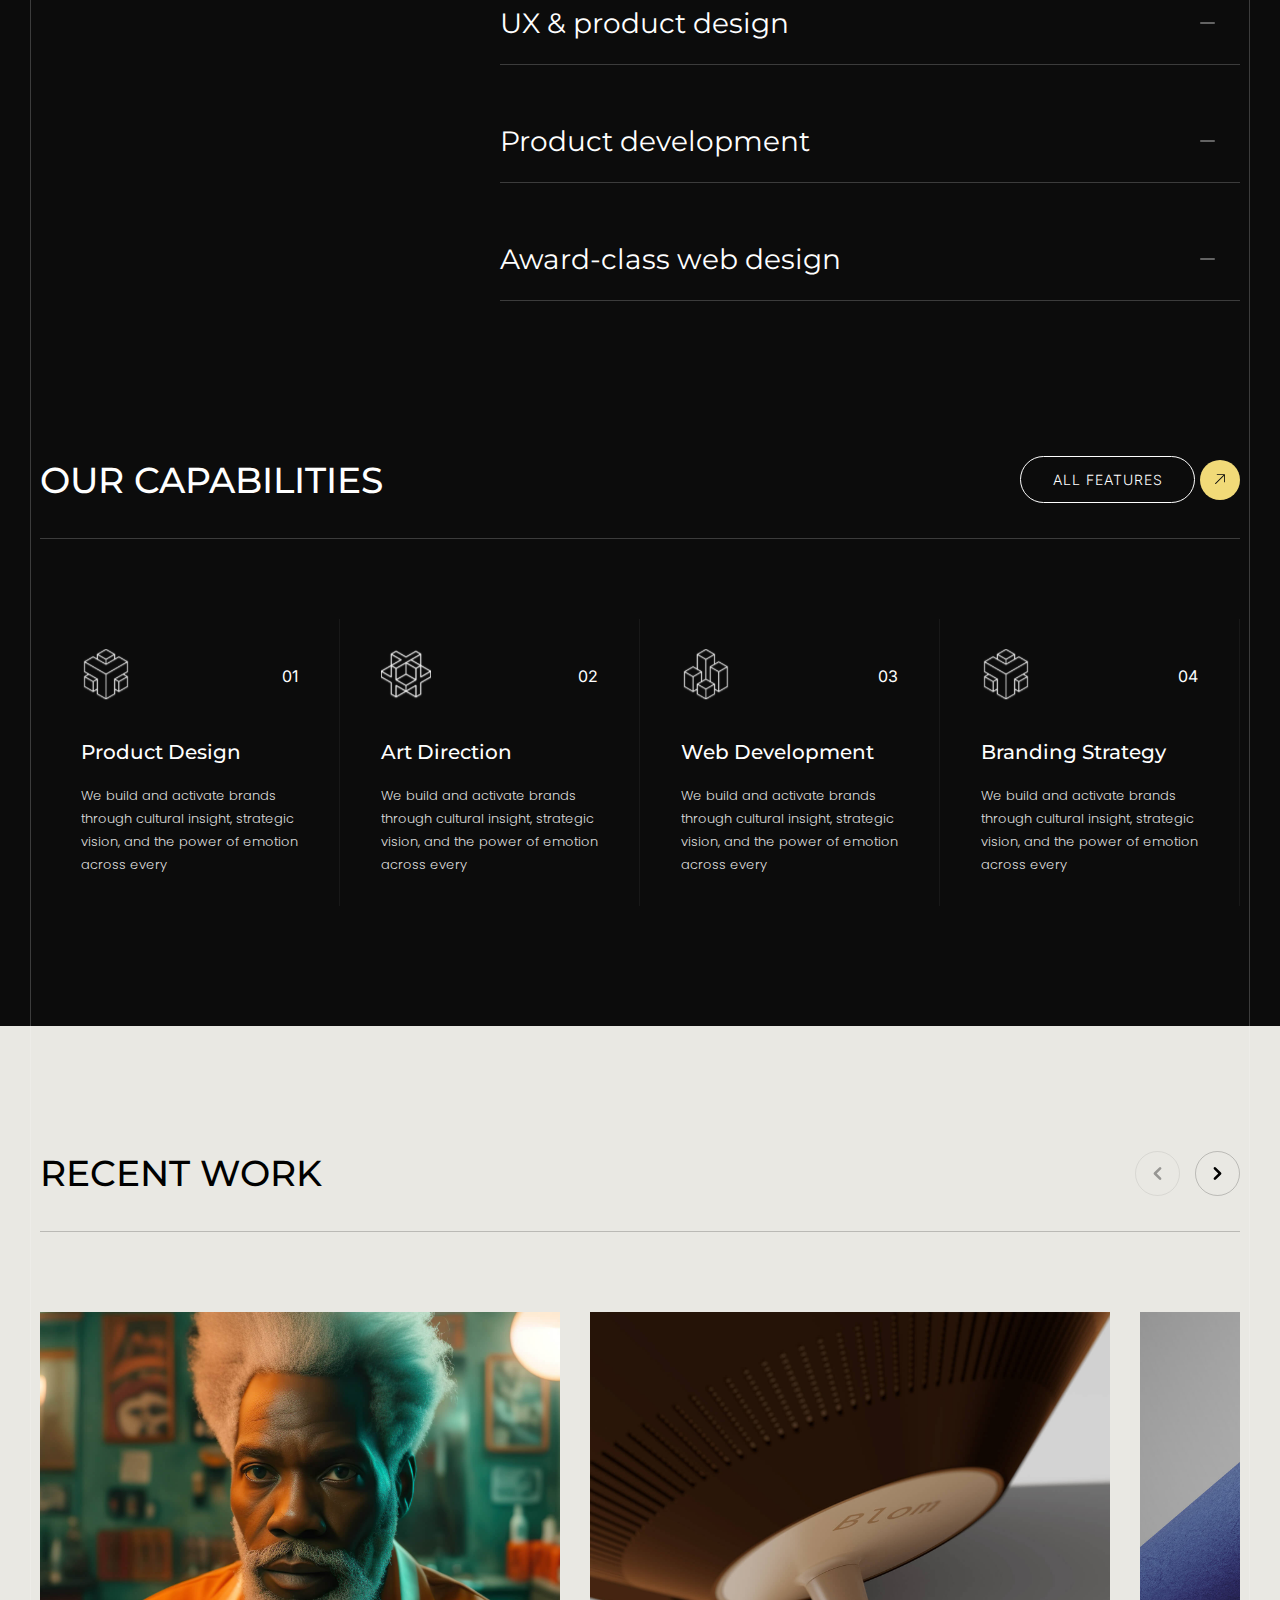
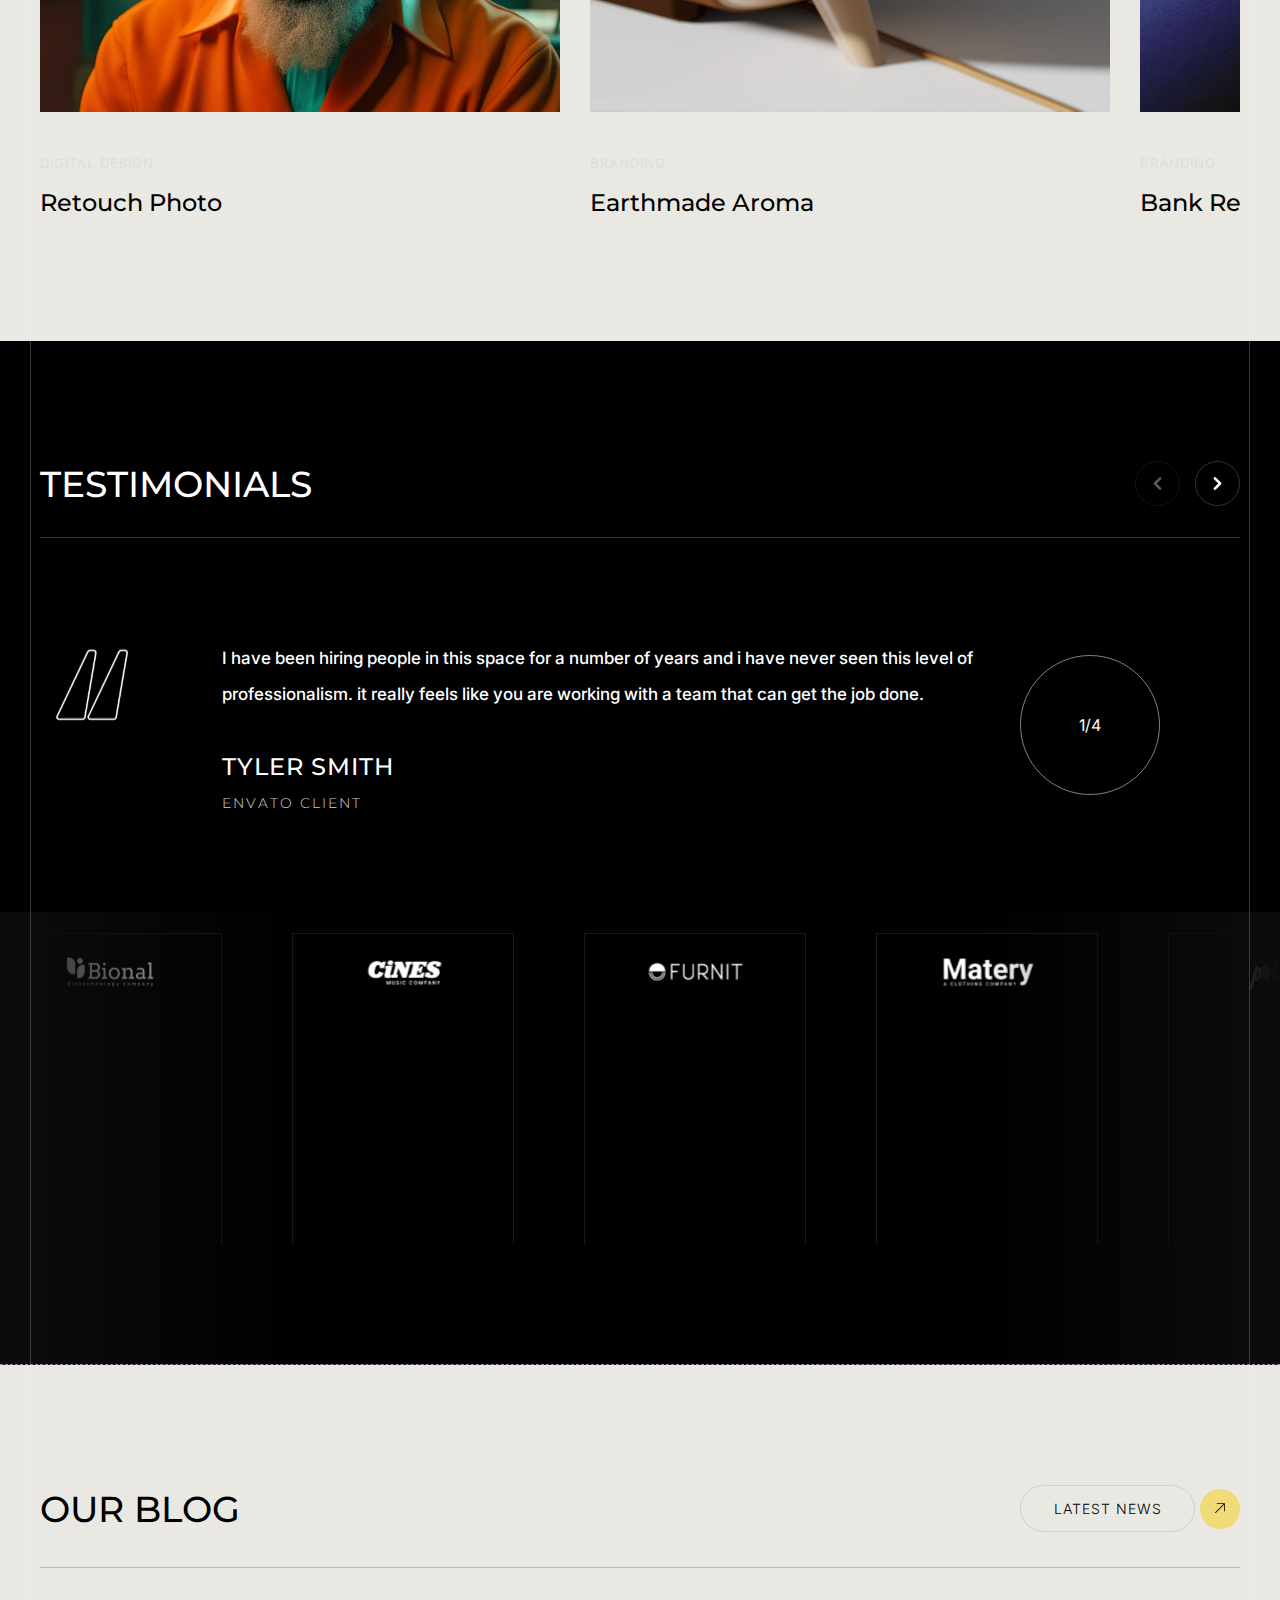
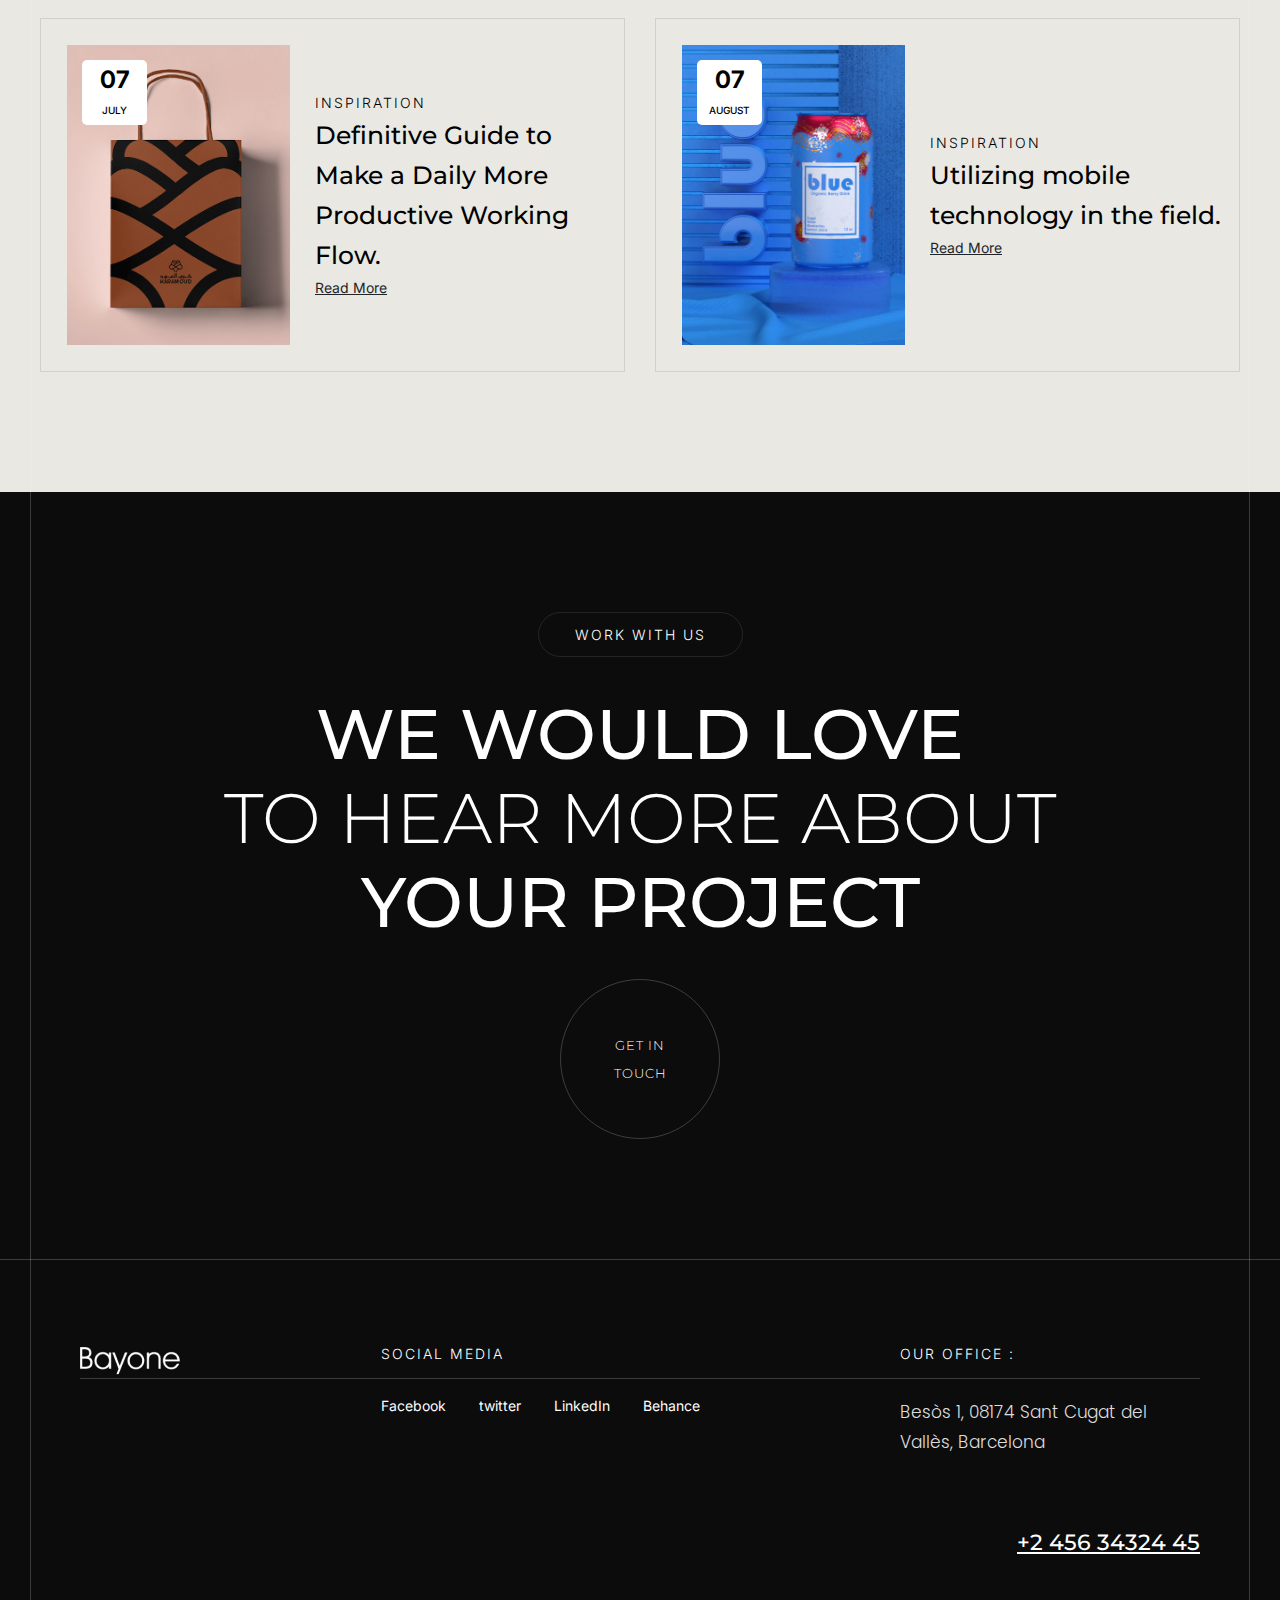
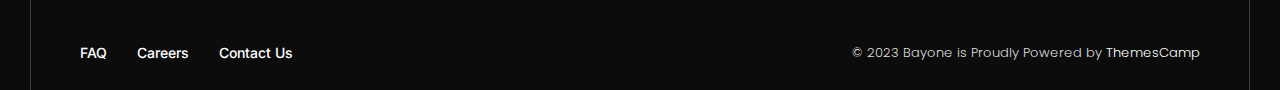
==== commit c54cb984: "sdgsdgd" ====
--- a/index.html
+++ b/index.html
@@ -59,21 +59,23 @@
       </div>
     </header>
     <main class="main">
-      <div class="container">
-        <!-- <div class="intro">
-          <span class="intro-title intro-text-1">We</span>
-          <span class="intro-img"><img src="./assets/images/intro-img1.jpg" alt="intro img"></span>
-          <span class="intro-title intro-text-2">Are</span>
-          <span class="intro-title intro-text-3">Studio</span>
-          <span class="intro-img"><img src="./assets/images/intro-img2.jpg" alt="intro img"></span>
-          <span class="intro-descr intro-text-4">
-            We are a strategic partner to our clients. We will help
-            you to ideate, design and implement your product from
-            conception to iterative development support, always
-            taking the initiative and working proactively.
-          </span>
-          <span class="intro-title intro-text-5">Agency</span>
-        </div> -->
+      <div class="intro-section">
+        <div class="container">
+          <div class="intro">
+            <span class="intro-title intro-text-1">We</span>
+            <span class="intro-img first-img"><img src="./assets/images/intro-img1.jpg" alt="intro img"></span>
+            <span class="intro-title intro-text-2">Are</span>
+            <span class="intro-title intro-text-3">Studio</span>
+            <span class="intro-img second-img"><img src="./assets/images/intro-img2.jpg" alt="intro img"></span>
+            <span class="intro-descr intro-text-4">
+              We are a strategic partner to our clients. We will help
+              you to ideate, design and implement your product from
+              conception to iterative development support, always
+              taking the initiative and working proactively.
+            </span>
+            <span class="intro-title intro-text-5">Agency</span>
+          </div>
+        </div>
       </div>
       <div class="infinity__slider">
         <div class="slider-shadows"></div>
@@ -301,7 +303,17 @@
           <div class="testimonials-top">
             <div class="testimonials-title">Testimonials</div>
             <div class="slider-buttons">
-              <button class="slider-btn btn-prev unactive">
+              <button class="slider-btn slider-prev unactive">
+                <svg xmlns="http://www.w3.org/2000/svg" viewBox="0 0 24 24">
+                  <g id="Left">
+                    <path
+                      d="M14,17a1,1,0,0,1-.707-.293l-4-4a1,1,0,0,1,0-1.414l4-4a1,1,0,1,1,1.414,1.414L11.414,12l3.293,3.293A1,1,0,0,1,14,17Z"
+                      style="fill: #fff"
+                    />
+                  </g>
+                </svg>
+              </button>
+              <button class="slider-btn btn-next slider-next">
                 <svg xmlns="http://www.w3.org/2000/svg" viewBox="0 0 24 24">
                   <title>Artboard-66</title>
                   <g id="Left">
@@ -312,21 +324,67 @@
                   </g>
                 </svg>
               </button>
-              <button class="slider-btn btn-next">
-                <svg xmlns="http://www.w3.org/2000/svg" viewBox="0 0 24 24">
-                  <title>Artboard-66</title>
-                  <g id="Left">
-                    <path
-                      d="M14,17a1,1,0,0,1-.707-.293l-4-4a1,1,0,0,1,0-1.414l4-4a1,1,0,1,1,1.414,1.414L11.414,12l3.293,3.293A1,1,0,0,1,14,17Z"
-                      style="fill: #fff"
-                    />
-                  </g>
-                </svg>
-              </button>
             </div>
           </div>
           <div class="slider-wrapper">
-            <div class="testimonials-slider">
+            <div class="slider">
+              <div class="slider-line">
+                <li class="testimonials-item">
+                  <div class="item-icon">
+                    <img src="./assets/icons/testimonials-icon.svg" alt="testimonial icon" />
+                  </div>
+                  <div class="item-body">
+                    <div class="item-title">
+                      I have been hiring people in this space for a number of years and i have never
+                      seen this level of professionalism. it really feels like you are working with
+                      a team that can get the job done.
+                    </div>
+                    <div class="item-name">tyler smith</div>
+                    <div class="item-client">envato client</div>
+                  </div>
+                </li><li class="testimonials-item">
+                  <div class="item-icon">
+                    <img src="./assets/icons/testimonials-icon.svg" alt="testimonial icon" />
+                  </div>
+                  <div class="item-body">
+                    <div class="item-title">
+                      I have been hiring people in this space for a number of years and i have never
+                      seen this level of professionalism. it really feels like you are working with
+                      a team that can get the job done.
+                    </div>
+                    <div class="item-name">tyler smith</div>
+                    <div class="item-client">envato client</div>
+                  </div>
+                </li><li class="testimonials-item">
+                  <div class="item-icon">
+                    <img src="./assets/icons/testimonials-icon.svg" alt="testimonial icon" />
+                  </div>
+                  <div class="item-body">
+                    <div class="item-title">
+                      I have been hiring people in this space for a number of years and i have never
+                      seen this level of professionalism. it really feels like you are working with
+                      a team that can get the job done.
+                    </div>
+                    <div class="item-name">tyler smith</div>
+                    <div class="item-client">envato client</div>
+                  </div>
+                </li><li class="testimonials-item">
+                  <div class="item-icon">
+                    <img src="./assets/icons/testimonials-icon.svg" alt="testimonial icon" />
+                  </div>
+                  <div class="item-body">
+                    <div class="item-title">
+                      I have been hiring people in this space for a number of years and i have never
+                      seen this level of professionalism. it really feels like you are working with
+                      a team that can get the job done.
+                    </div>
+                    <div class="item-name">tyler smith</div>
+                    <div class="item-client">envato client</div>
+                  </div>
+                </li>
+              </div>
+          </div>
+            <!-- <div class="testimonials-slider">
               <ul class="testimonials-list">
                 <li class="testimonials-item">
                   <div class="item-icon">
@@ -385,7 +443,7 @@
                   </div>
                 </li>
               </ul>
-            </div>
+            </div> -->
             <div class="slider-count"></div>
           </div>
         </div>
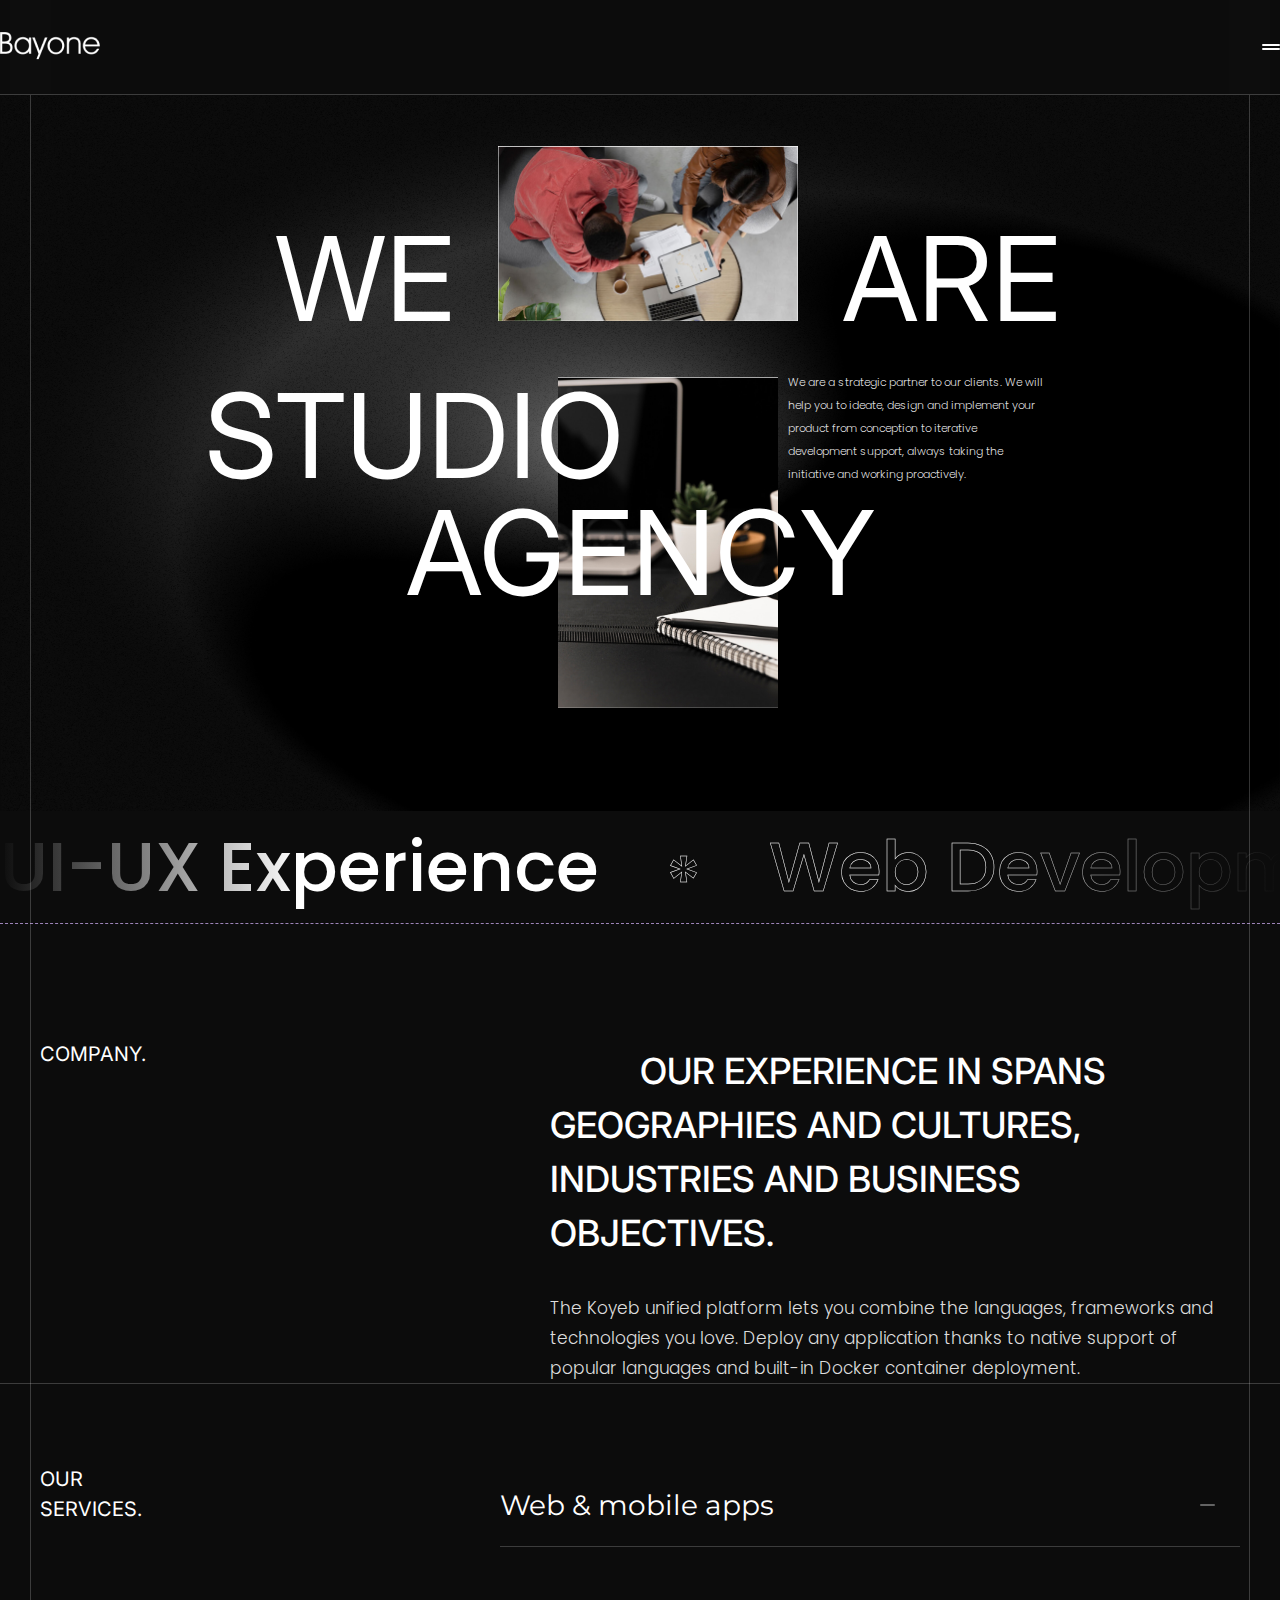
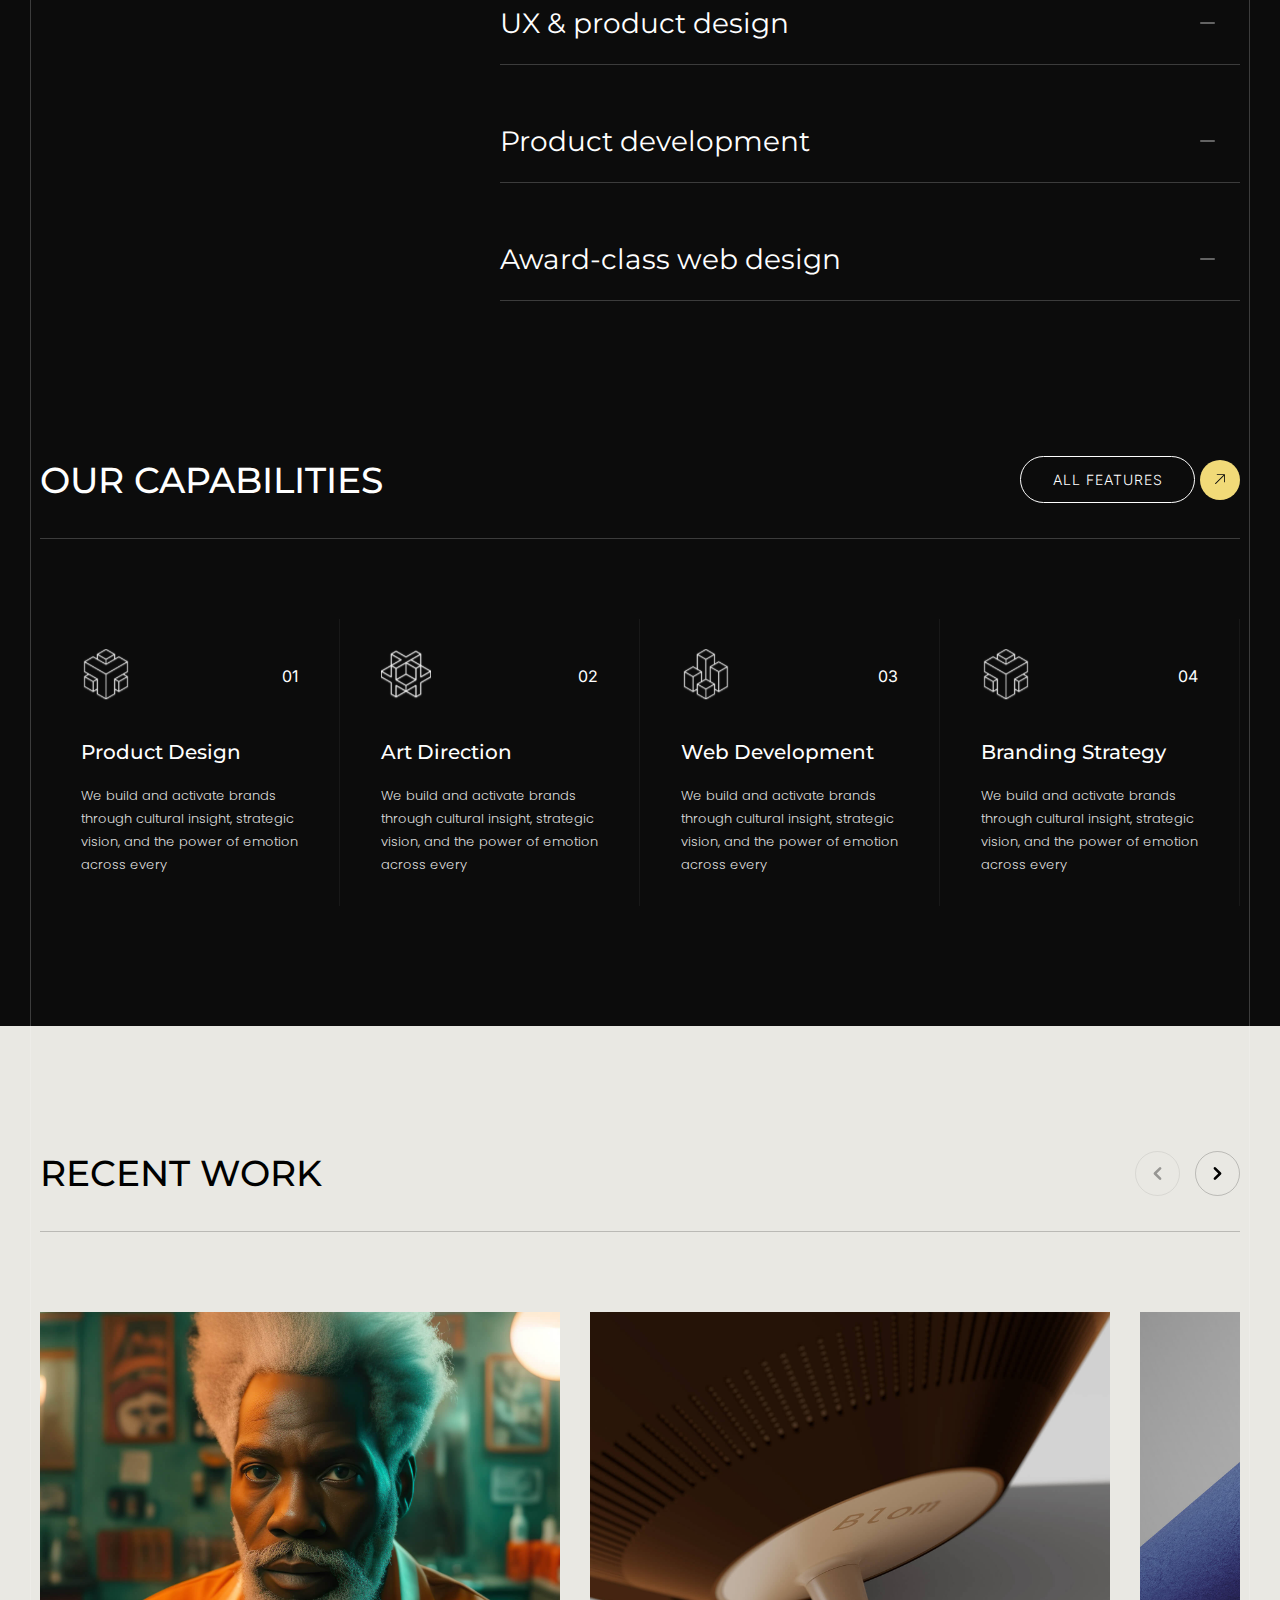
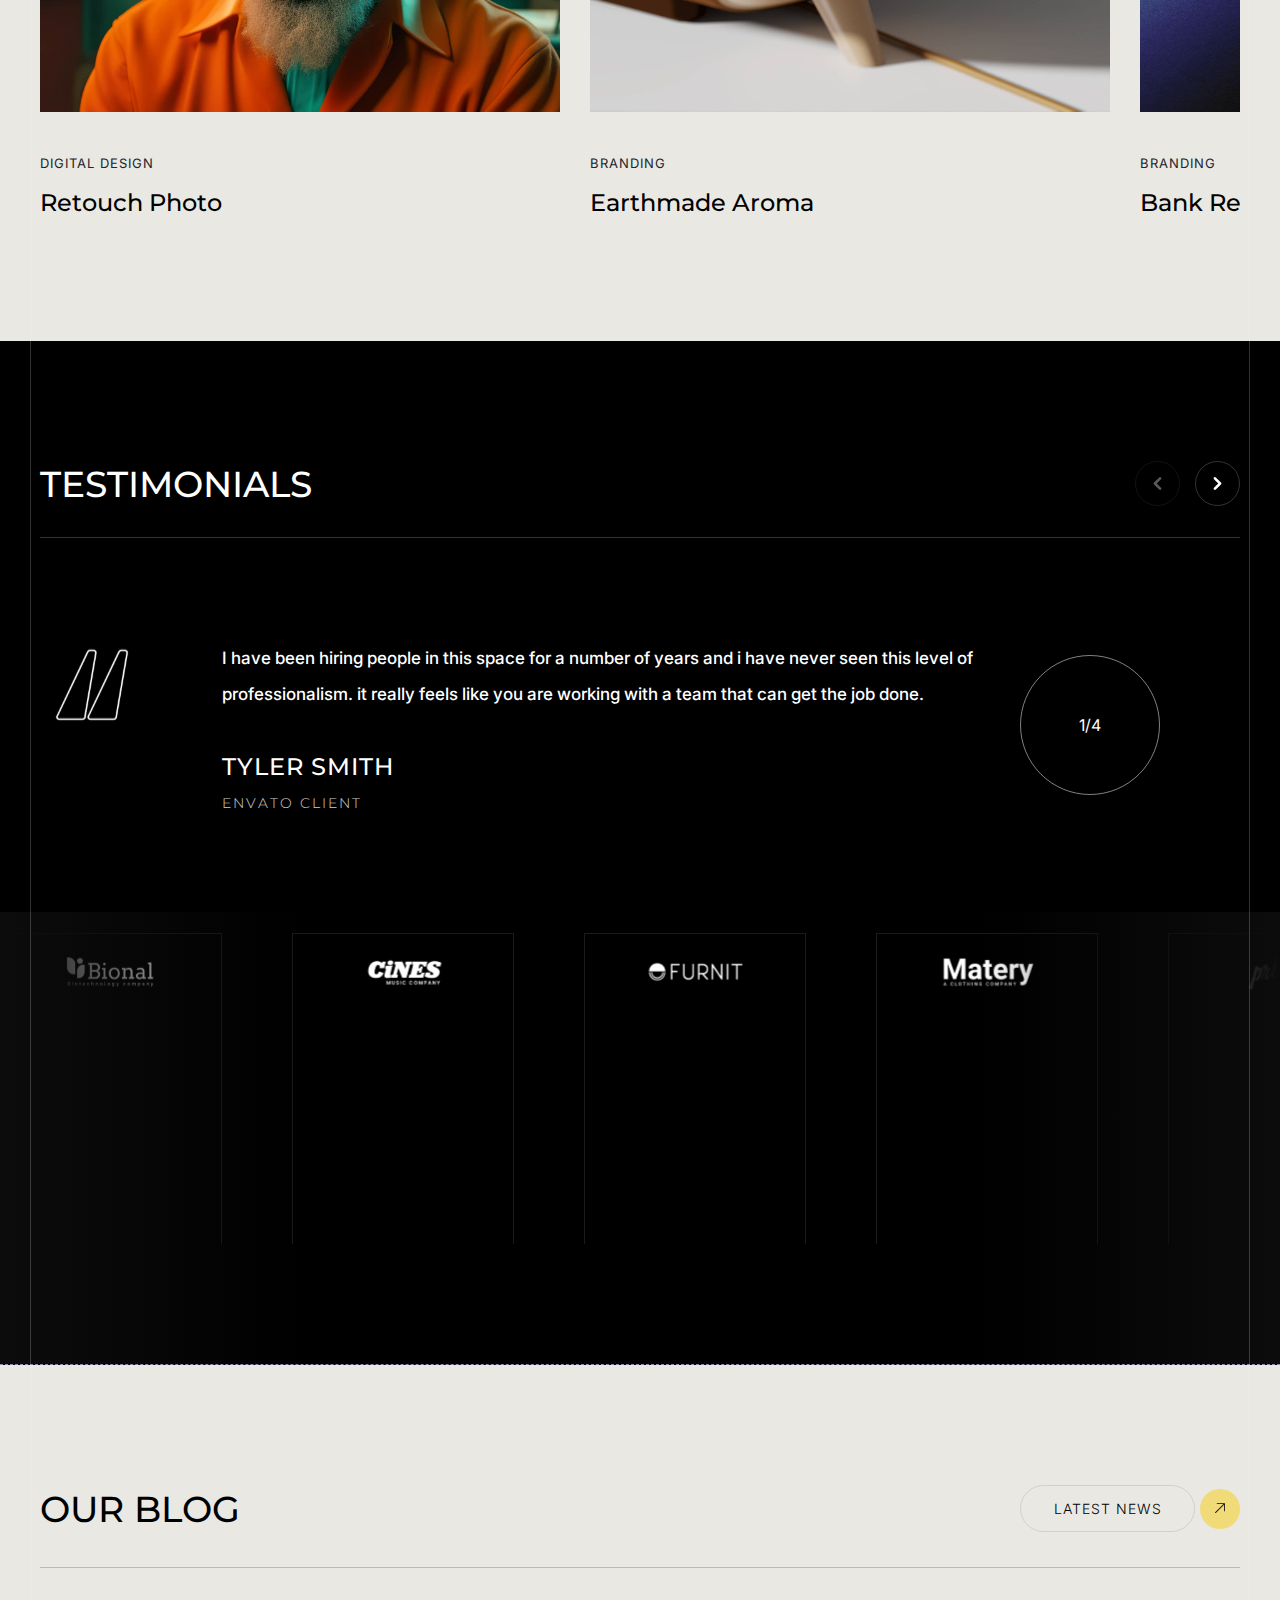
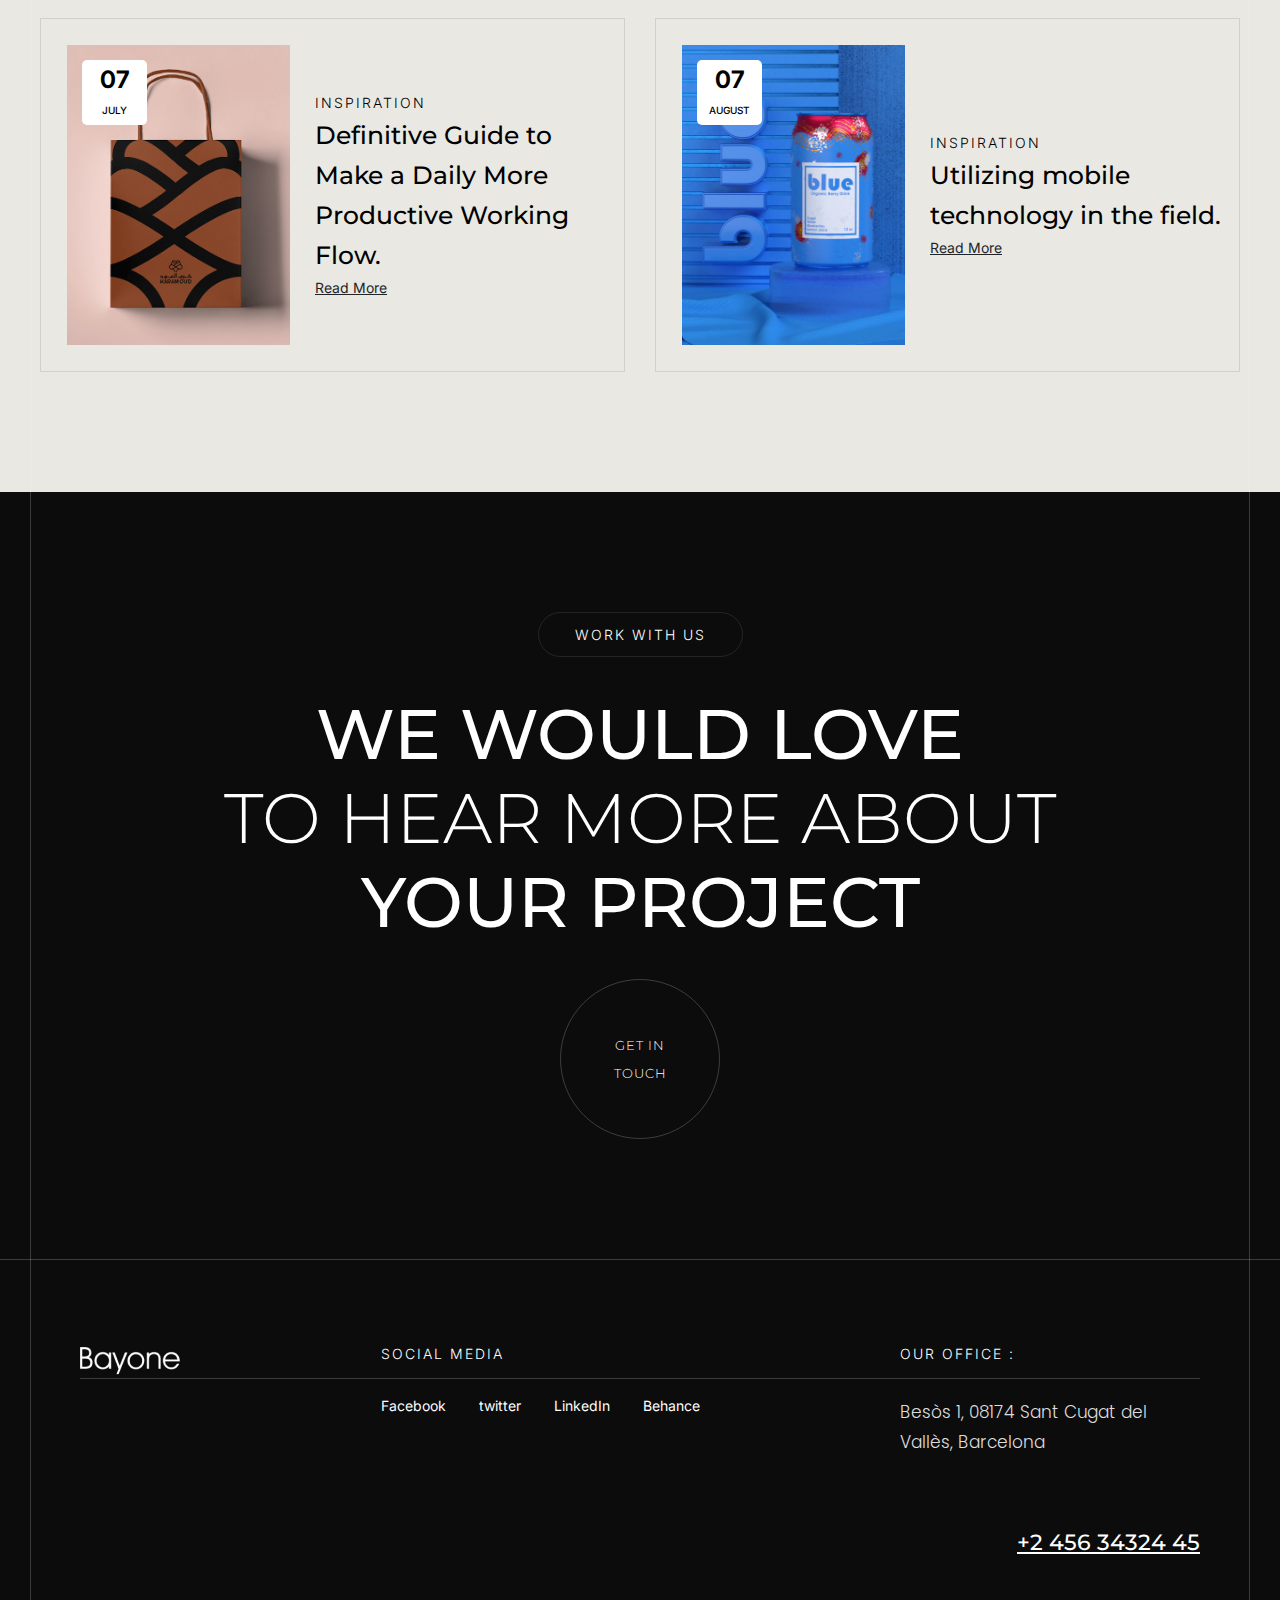
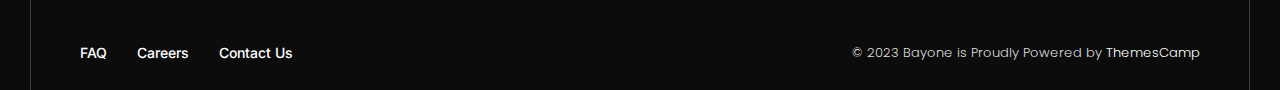
==== commit a063ee50: "some fixed" ====
--- a/index.html
+++ b/index.html
@@ -11,7 +11,9 @@
     <header class="header">
       <div class="container">
         <div class="logo">
-          <img src="./assets/icons/logo.png" alt="logo" class="logo-img" />
+          <a href="/">
+            <img src="./assets/icons/logo.png" alt="logo" class="logo-img" />
+          </a>
         </div>
         <div class="header-hamburger">
           <span></span>
@@ -252,46 +254,58 @@
           <div class="recent-slider">
             <ul class="recent__work-list">
               <li class="recent__work-item">
-                <div class="item-image">
-                  <img src="./assets/images/man.jpeg" alt="recent work img" />
-                </div>
-                <div class="item-subtitle">Digital Design</div>
-                <div class="item-title">Retouch Photo</div>
+                <a href="./pages/case.html">
+                  <div class="item-image">
+                    <img src="./assets/images/man.jpeg" alt="recent work img" />
+                  </div>
+                  <div class="item-subtitle">Digital Design</div>
+                  <div class="item-title">Retouch Photo</div>
+                </a>
               </li>
               <li class="recent__work-item">
-                <div class="item-image">
-                  <img src="./assets/images/blom.jpeg" alt="recent work img" />
-                </div>
-                <div class="item-subtitle">Branding</div>
-                <div class="item-title">Earthmade Aroma</div>
+                <a href="./pages/case.html">
+                  <div class="item-image">
+                    <img src="./assets/images/blom.jpeg" alt="recent work img" />
+                  </div>
+                  <div class="item-subtitle">Branding</div>
+                  <div class="item-title">Earthmade Aroma</div>
+                </a>
               </li>
               <li class="recent__work-item">
-                <div class="item-image">
-                  <img src="./assets/images/accessBank.jpeg" alt="recent work img" />
-                </div>
-                <div class="item-subtitle">Branding</div>
-                <div class="item-title">Bank Rebranding</div>
+                <a href="./pages/case.html">
+                  <div class="item-image">
+                    <img src="./assets/images/accessBank.jpeg" alt="recent work img" />
+                  </div>
+                  <div class="item-subtitle">Branding</div>
+                  <div class="item-title">Bank Rebranding</div>
+                </a>
               </li>
               <li class="recent__work-item">
-                <div class="item-image">
-                  <img src="./assets/images/sofa.jpeg" alt="recent work img" />
-                </div>
-                <div class="item-subtitle">Product Design</div>
-                <div class="item-title">The joy of music</div>
+                <a href="./pages/case.html">
+                  <div class="item-image">
+                    <img src="./assets/images/sofa.jpeg" alt="recent work img" />
+                  </div>
+                  <div class="item-subtitle">Product Design</div>
+                  <div class="item-title">The joy of music</div>
+                </a>
               </li>
               <li class="recent__work-item">
-                <div class="item-image">
-                  <img src="./assets/images/blue.jpeg" alt="recent work img" />
-                </div>
-                <div class="item-subtitle">digital art</div>
-                <div class="item-title">Blue Adobe MAX</div>
+                <a href="./pages/case.html">
+                  <div class="item-image">
+                    <img src="./assets/images/blue.jpeg" alt="recent work img" />
+                  </div>
+                  <div class="item-subtitle">digital art</div>
+                  <div class="item-title">Blue Adobe MAX</div>
+                </a>
               </li>
               <li class="recent__work-item">
-                <div class="item-image">
-                  <img src="./assets/images/bol.jpeg" alt="recent work img" />
-                </div>
-                <div class="item-subtitle">WEB design</div>
-                <div class="item-title">Carved Wood</div>
+                <a href="./pages/case.html">
+                  <div class="item-image">
+                    <img src="./assets/images/bol.jpeg" alt="recent work img" />
+                  </div>
+                  <div class="item-subtitle">WEB design</div>
+                  <div class="item-title">Carved Wood</div>
+                </a>
               </li>
             </ul>
           </div>
@@ -384,66 +398,7 @@
                 </li>
               </div>
           </div>
-            <!-- <div class="testimonials-slider">
-              <ul class="testimonials-list">
-                <li class="testimonials-item">
-                  <div class="item-icon">
-                    <img src="./assets/icons/testimonials-icon.svg" alt="testimonial icon" />
-                  </div>
-                  <div class="item-body">
-                    <div class="item-title">
-                      I have been hiring people in this space for a number of years and i have never
-                      seen this level of professionalism. it really feels like you are working with
-                      a team that can get the job done.
-                    </div>
-                    <div class="item-name">tyler smith</div>
-                    <div class="item-client">envato client</div>
-                  </div>
-                </li>
-                <li class="testimonials-item">
-                  <div class="item-icon">
-                    <img src="./assets/icons/testimonials-icon.svg" alt="testimonial icon" />
-                  </div>
-                  <div class="item-body">
-                    <div class="item-title">
-                      I have been hiring people in this space for a number of years and i have never
-                      seen this level of professionalism. it really feels like you are working with
-                      a team that can get the job done.
-                    </div>
-                    <div class="item-name">tyler smith</div>
-                    <div class="item-client">envato client</div>
-                  </div>
-                </li>
-                <li class="testimonials-item">
-                  <div class="item-icon">
-                    <img src="./assets/icons/testimonials-icon.svg" alt="testimonial icon" />
-                  </div>
-                  <div class="item-body">
-                    <div class="item-title">
-                      I have been hiring people in this space for a number of years and i have never
-                      seen this level of professionalism. it really feels like you are working with
-                      a team that can get the job done.
-                    </div>
-                    <div class="item-name">tyler smith</div>
-                    <div class="item-client">envato client</div>
-                  </div>
-                </li>
-                <li class="testimonials-item">
-                  <div class="item-icon">
-                    <img src="./assets/icons/testimonials-icon.svg" alt="testimonial icon" />
-                  </div>
-                  <div class="item-body">
-                    <div class="item-title">
-                      I have been hiring people in this space for a number of years and i have never
-                      seen this level of professionalism. it really feels like you are working with
-                      a team that can get the job done.
-                    </div>
-                    <div class="item-name">tyler smith</div>
-                    <div class="item-client">envato client</div>
-                  </div>
-                </li>
-              </ul>
-            </div> -->
+           
             <div class="slider-count"></div>
           </div>
         </div>
--- a/index.css
+++ b/index.css
@@ -72,10 +72,9 @@
   align-items: center;
   gap: 70px;
   width: max-content;
-  font-family: "Roboto", sans-serif;
+  font-family: "Poppins", sans-serif;
   font-weight: 500;
   font-size: 70px;
-  letter-spacing: 0.25em;
   color: white;
   text-align: center;
   animation: slidein 40s linear infinite;
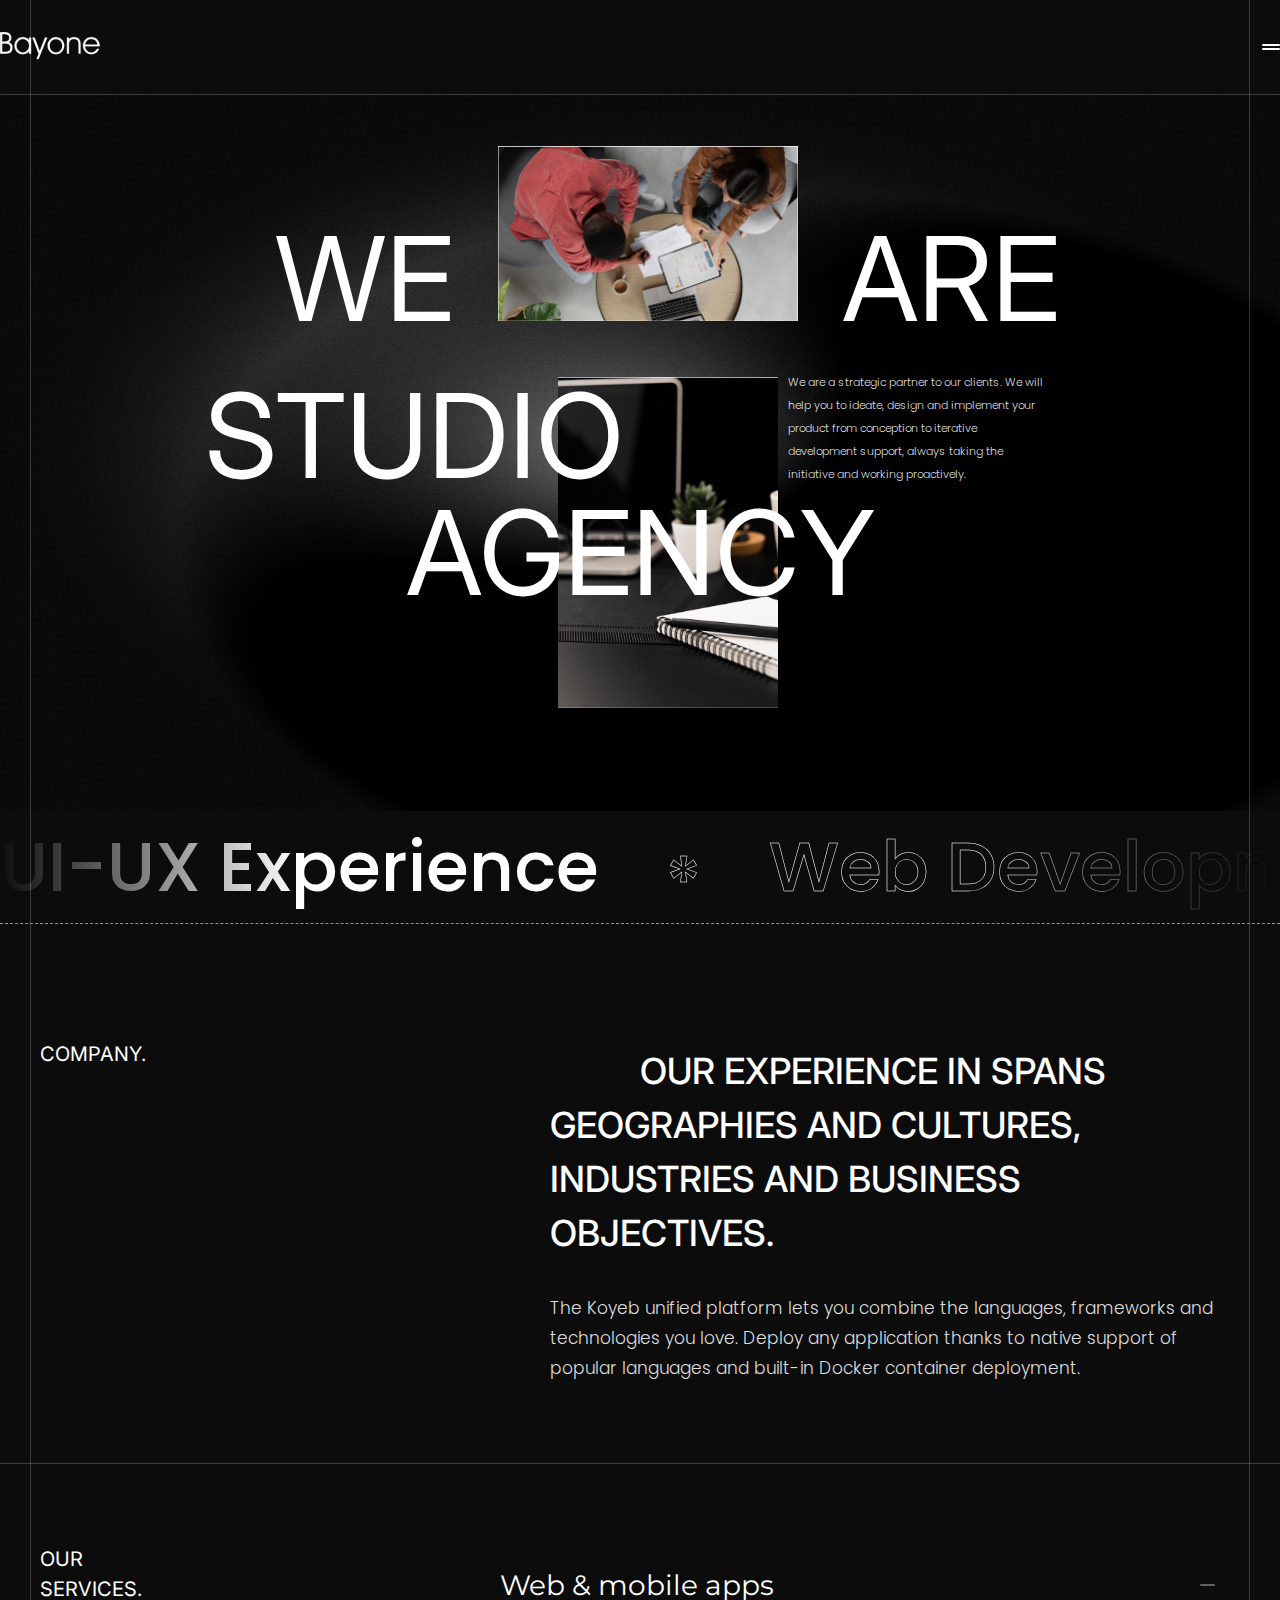
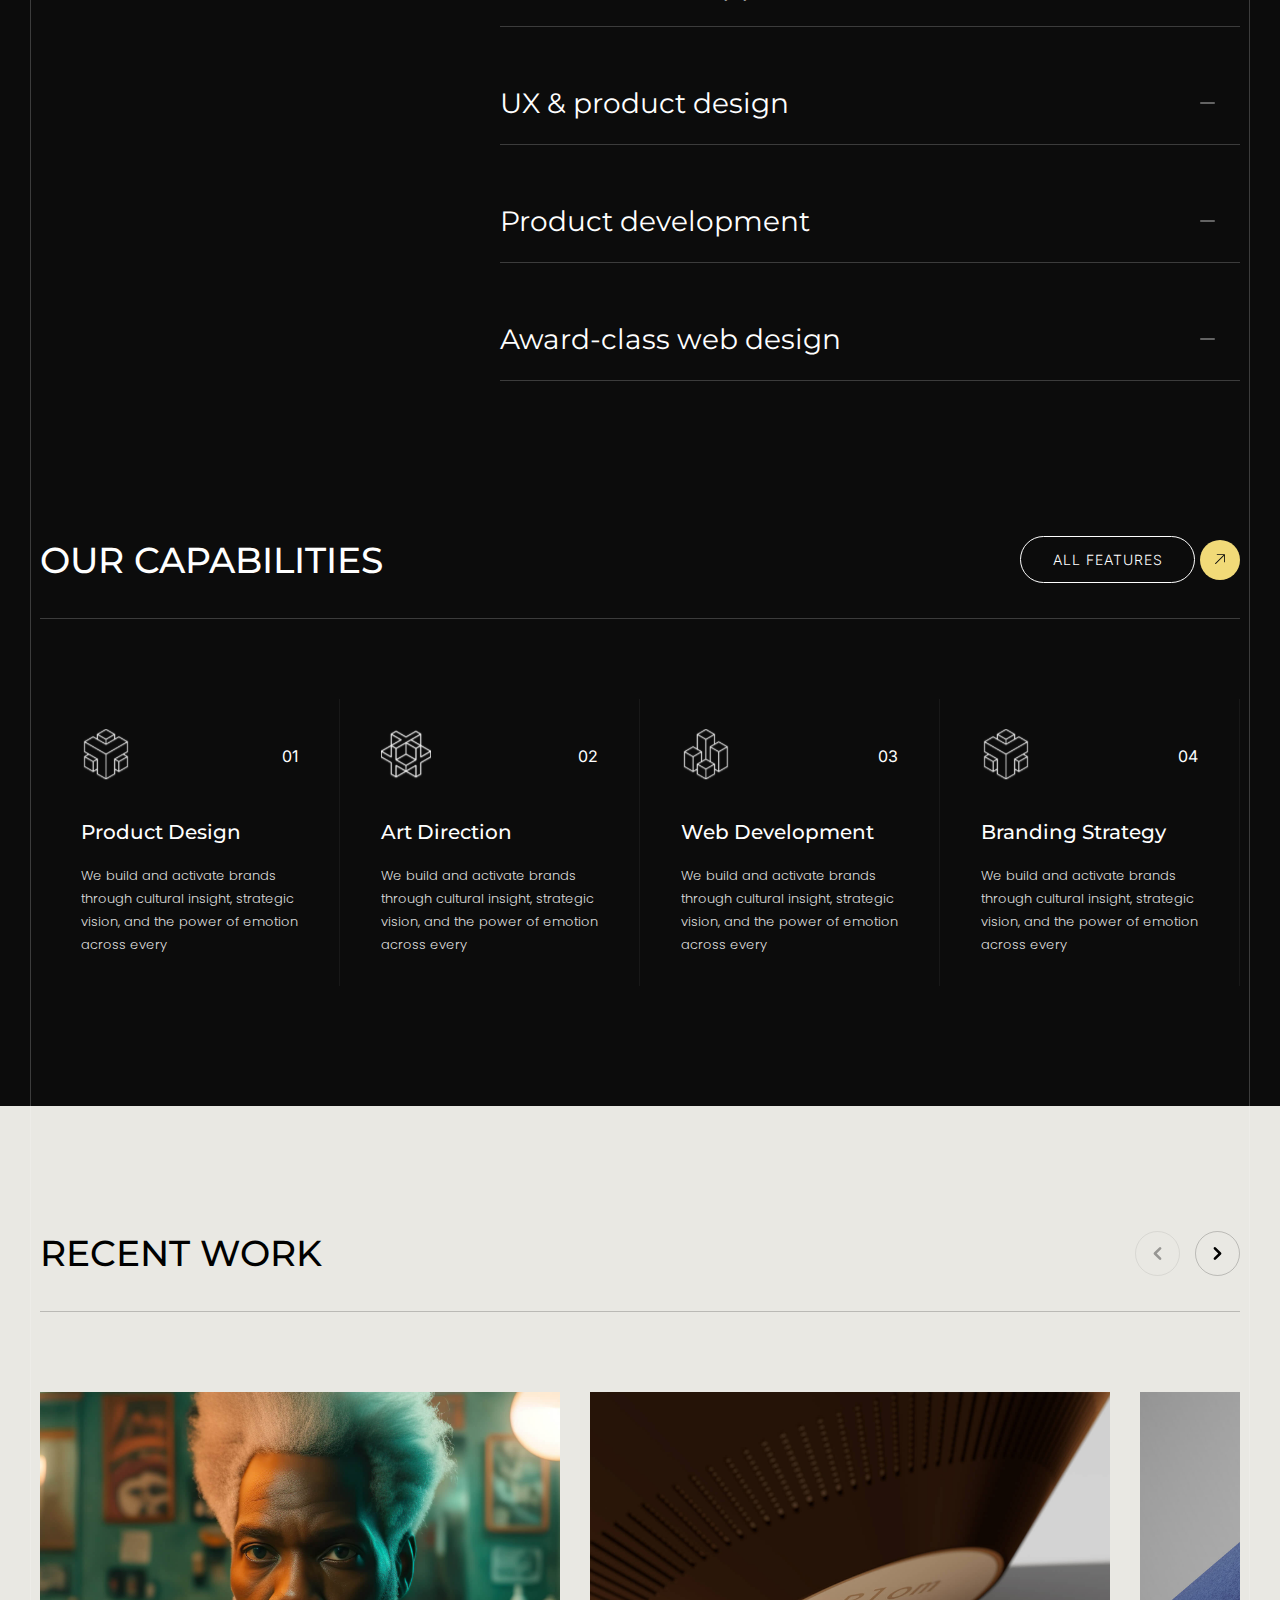
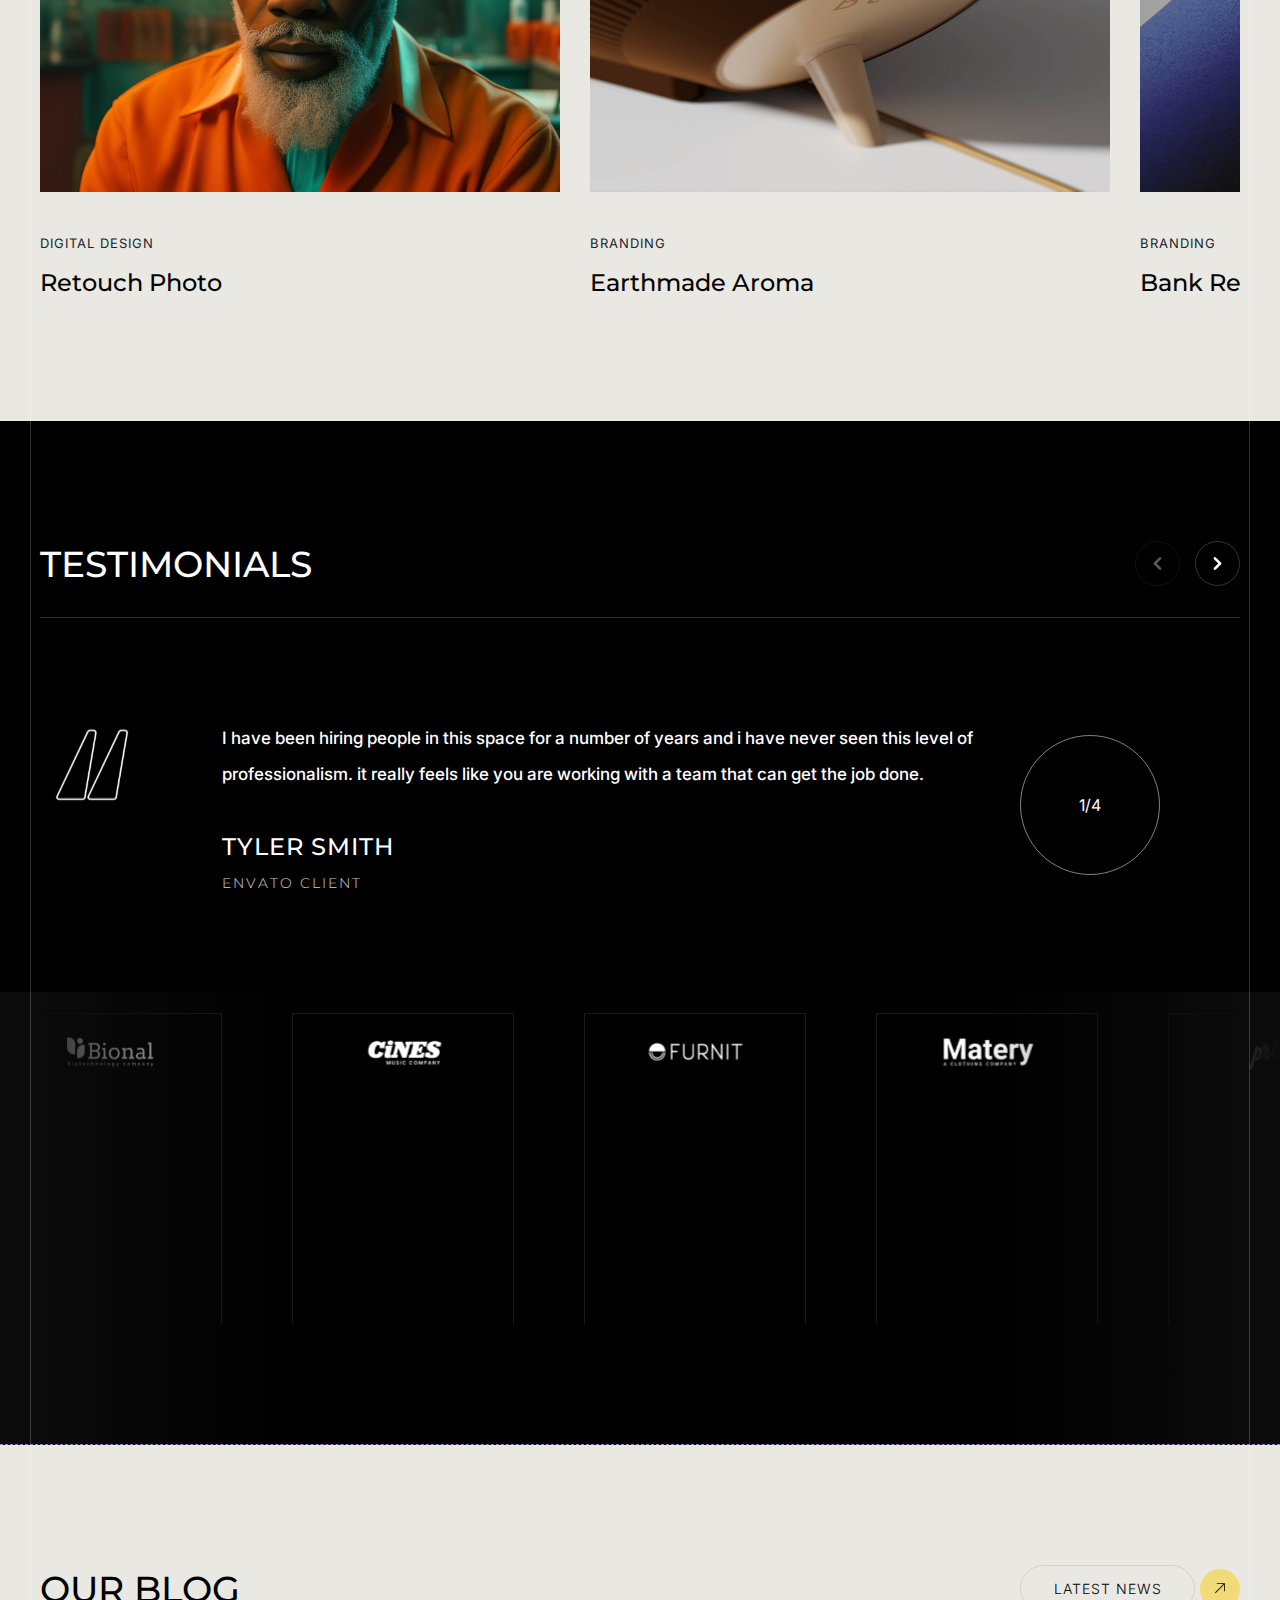
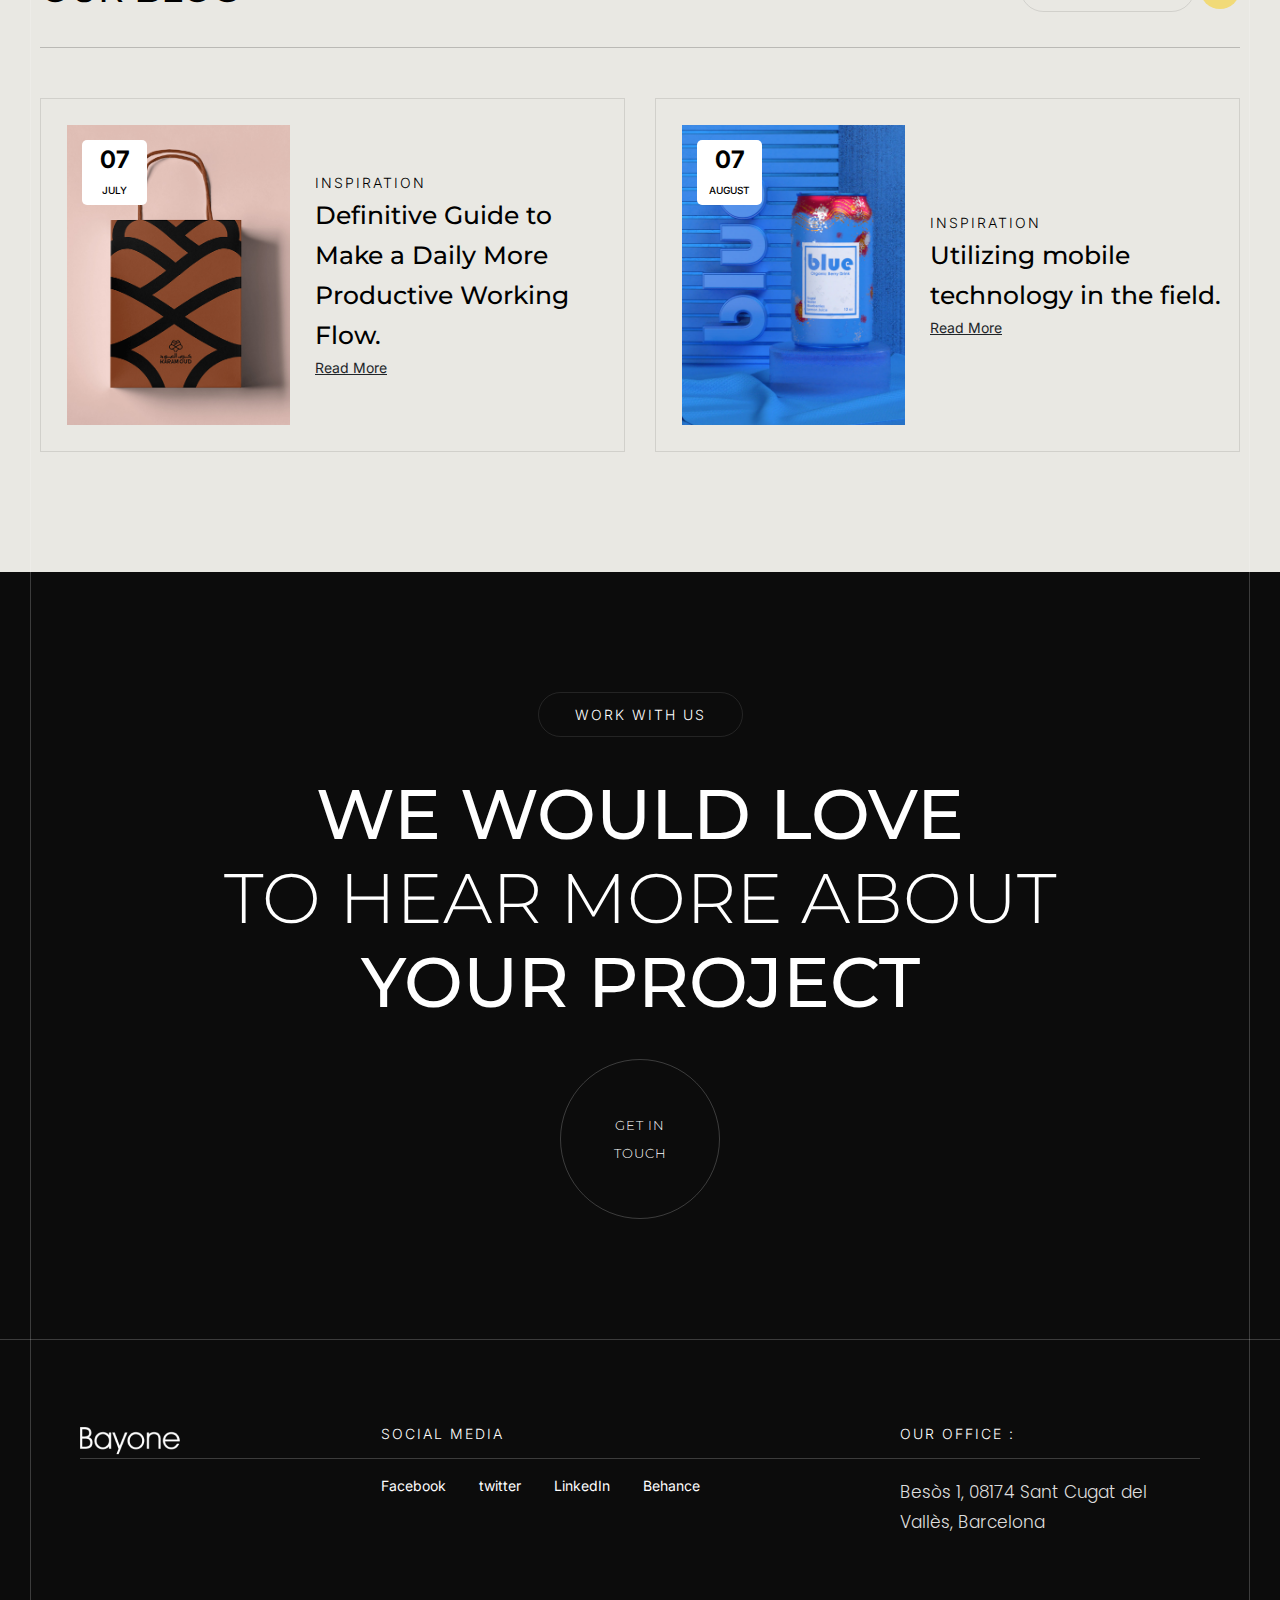
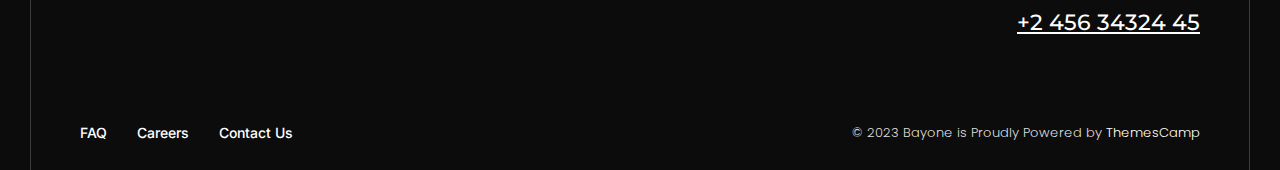
==== commit c8076e7b: "fixet problems" ====
--- a/index.html
+++ b/index.html
@@ -539,7 +539,9 @@
             <div class="address">Besòs 1, 08174 Sant Cugat del Vallès, Barcelona</div>
           </div>
         </div>
-        <div class="footer-number">+2 456 34324 45</div>
+        <div class="footer-number">
+          <a href="#">+2 456 34324 45</a>
+        </div>
         <div class="subfooter">
           <nav class="subfooter-nav">
             <ul class="list">
--- a/index.css
+++ b/index.css
@@ -46,7 +46,7 @@
   border: 1px solid rgba(255, 255, 255, 0.2);
   border-top: unset;
   border-bottom: unset;
-  z-index: 100;
+  z-index: 9999;
   pointer-events: none;
 }
 
